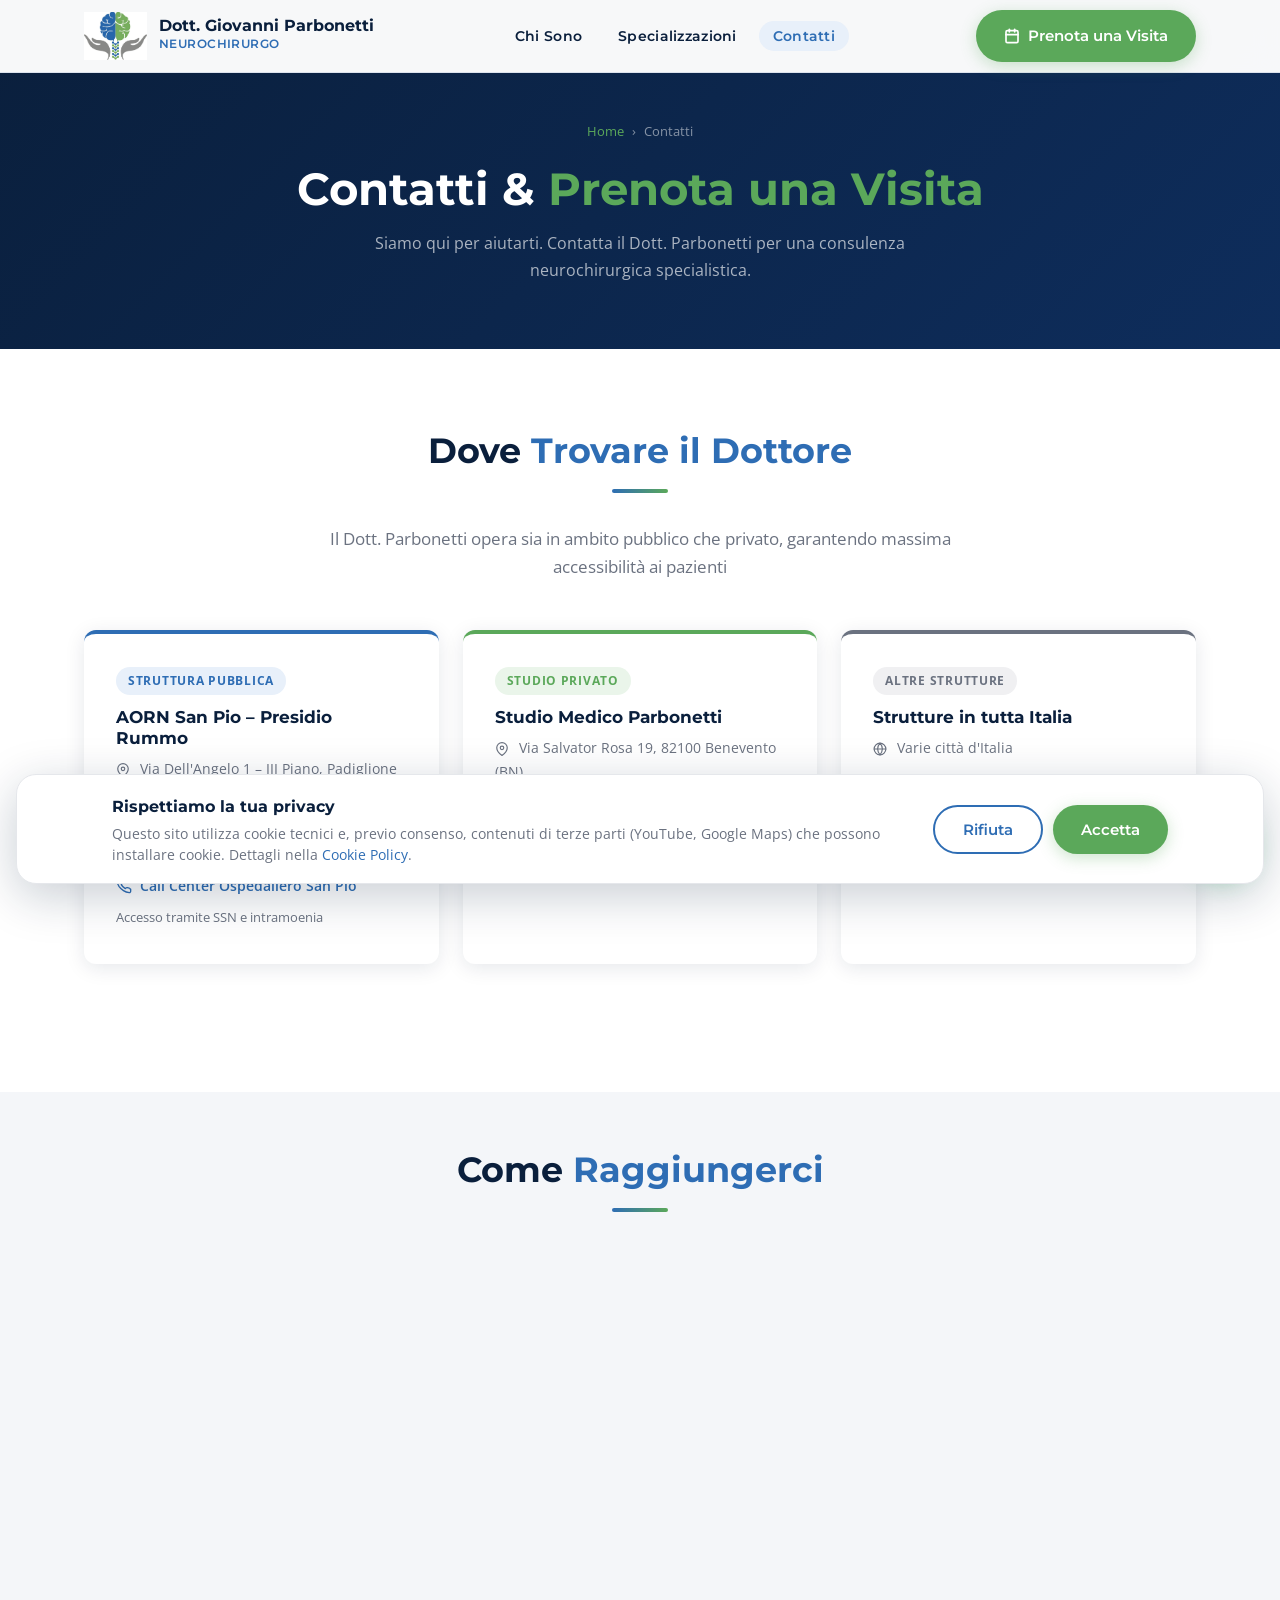
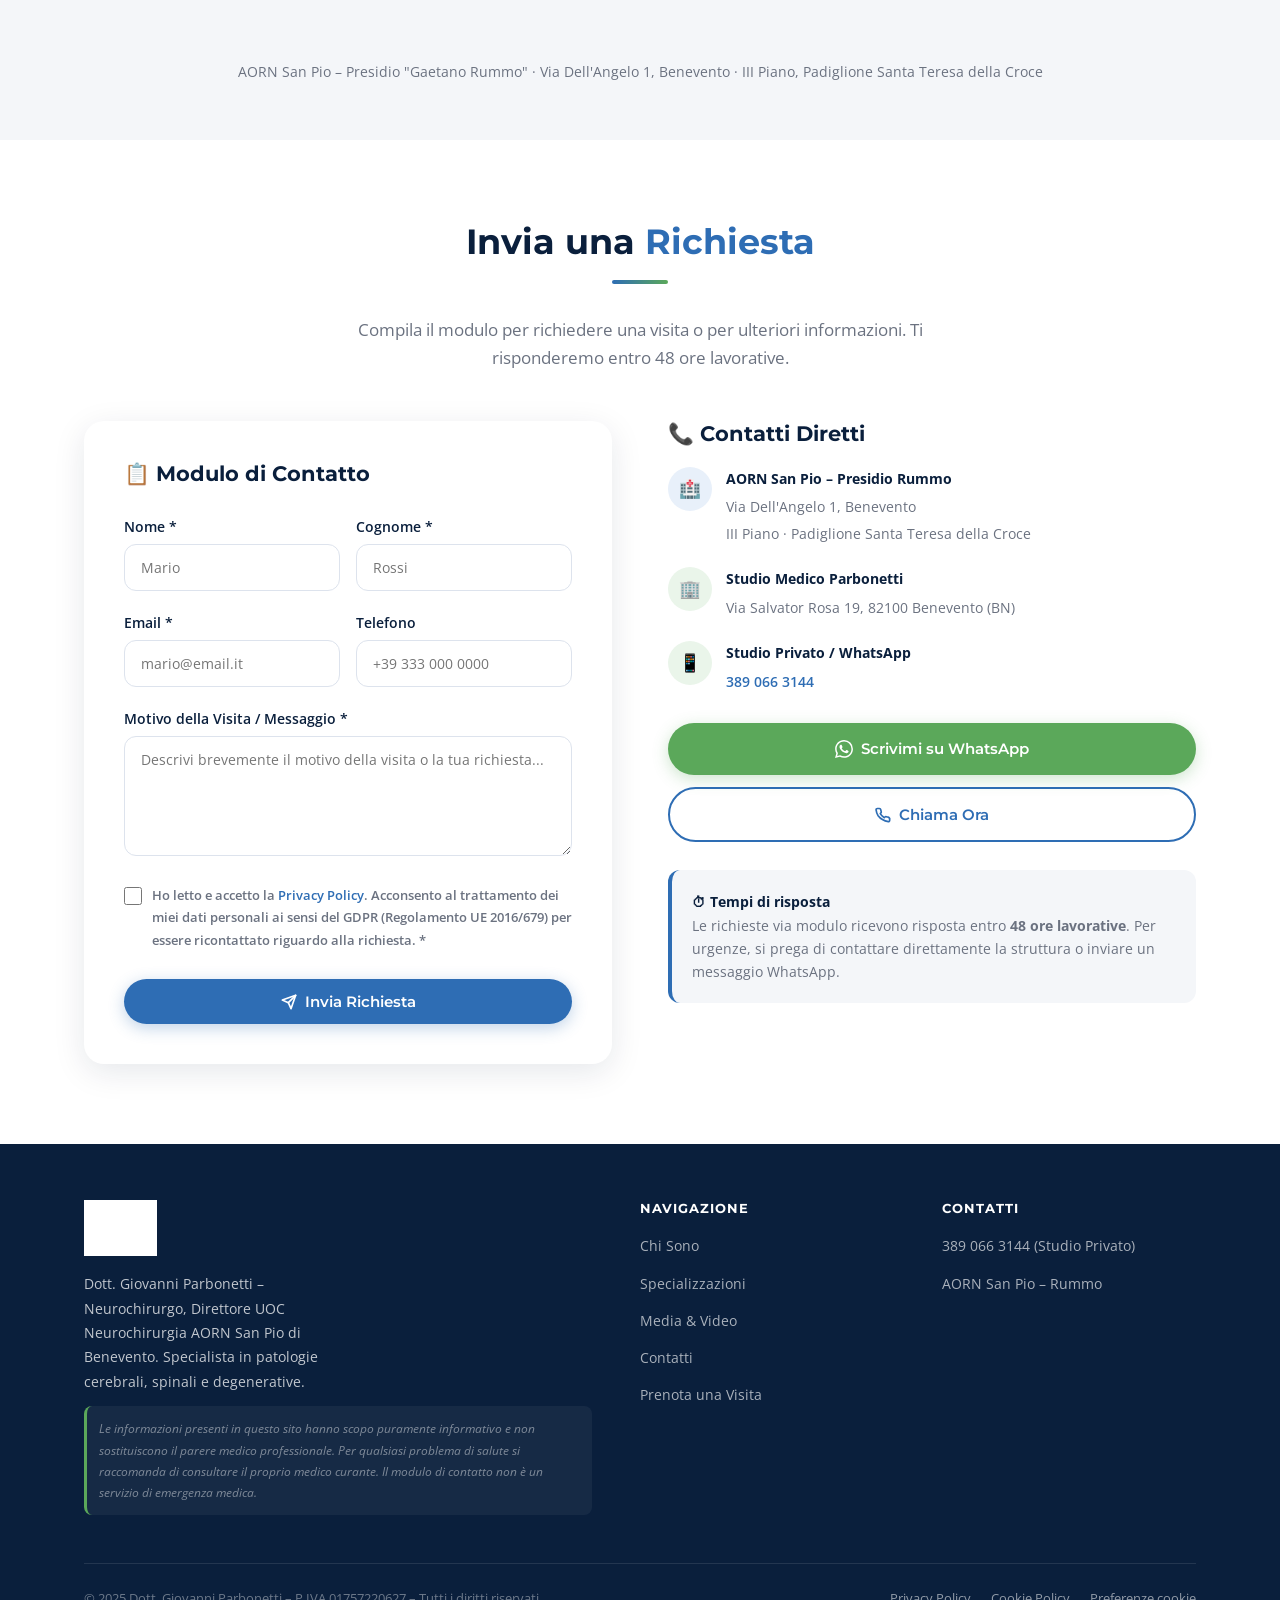
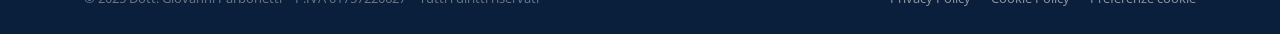
==== contatti.html @ 78e27c0d "perf: cache-control no-cache su HTML/CSS/JS + versione asset (fix aggiornamenti in cache)" ====
<!DOCTYPE html>
<html lang="it">
<head>
  <meta charset="UTF-8" />
  <meta name="viewport" content="width=device-width, initial-scale=1.0" />
  <meta name="description" content="Contatta il Dott. Giovanni Parbonetti – Neurochirurgo. Prenota una visita neurochirurgica presso l'AORN San Pio di Benevento o la Caudimed Clinic." />
  <title>Contatti & Prenota – Dott. Giovanni Parbonetti Neurochirurgo</title>
  <meta name="theme-color" content="#0A1F3C" />

  <!-- Open Graph / social -->
  <meta property="og:type" content="website" />
  <meta property="og:title" content="Contatti & Prenota – Dott. Giovanni Parbonetti Neurochirurgo" />
  <meta property="og:description" content="Contatta il Dott. Giovanni Parbonetti per una visita neurochirurgica. AORN San Pio di Benevento e studio privato." />
  <meta property="og:image" content="PHOTO-2025-05-21-15-43-56.jpg" />
  <meta property="og:locale" content="it_IT" />
  <meta name="twitter:card" content="summary_large_image" />

  <!-- Google Fonts (preconnect per caricamento rapido) -->
  <link rel="preconnect" href="https://fonts.googleapis.com" />
  <link rel="preconnect" href="https://fonts.gstatic.com" crossorigin />
  <link rel="stylesheet" href="https://fonts.googleapis.com/css2?family=Montserrat:wght@400;500;600;700;800&family=Open+Sans:ital,wght@0,400;0,500;0,600;1,400&display=swap" />

  <link rel="stylesheet" href="style.css" />
  <link rel="icon" type="image/jpeg" href="PHOTO-2025-06-05-13-00-34.jpg" />
</head>
<body>
<div class="scroll-progress" aria-hidden="true"></div>

<!-- ======== NAVBAR ======== -->
<nav class="navbar" id="navbar">
  <div class="container navbar-inner">
    <a href="index.html" class="navbar-brand">
      <img src="PHOTO-2025-06-05-13-00-34.jpg" alt="Logo Dott. Parbonetti" class="navbar-logo" />
      <div class="navbar-brand-text">
        <div class="navbar-brand-name">Dott. Giovanni Parbonetti</div>
        <div class="navbar-brand-title">Neurochirurgo</div>
      </div>
    </a>
    <ul class="nav-links">
      <li><a href="index.html">Chi Sono</a></li>
      <li><a href="specializzazioni.html">Specializzazioni</a></li>
      <li><a href="contatti.html" class="active">Contatti</a></li>
    </ul>
    <a href="#prenota" class="btn btn-green navbar-cta">
      <svg xmlns="http://www.w3.org/2000/svg" width="16" height="16" viewBox="0 0 24 24" fill="none" stroke="currentColor" stroke-width="2.5" stroke-linecap="round" stroke-linejoin="round"><rect x="3" y="4" width="18" height="18" rx="2"/><line x1="16" y1="2" x2="16" y2="6"/><line x1="8" y1="2" x2="8" y2="6"/><line x1="3" y1="10" x2="21" y2="10"/></svg>
      Prenota una Visita
    </a>
    <button class="hamburger" id="hamburger" aria-label="Menu">
      <span></span><span></span><span></span>
    </button>
  </div>
</nav>
<div class="mobile-menu" id="mobileMenu">
  <a href="index.html">Chi Sono</a>
  <a href="specializzazioni.html">Specializzazioni & Media</a>
  <a href="contatti.html">Contatti</a>
  <a href="#prenota" class="btn btn-green">Prenota una Visita</a>
</div>

<!-- ======== PAGE HERO ======== -->
<div class="page-hero">
  <div class="container page-content">
    <div class="breadcrumb">
      <a href="index.html">Home</a>
      <span>›</span>
      <span>Contatti</span>
    </div>
    <h1>Contatti &amp; <span style="color:var(--green);">Prenota una Visita</span></h1>
    <p>Siamo qui per aiutarti. Contatta il Dott. Parbonetti per una consulenza neurochirurgica specialistica.</p>
  </div>
</div>

<!-- ======== STRUTTURE ======== -->
<section class="section-pad">
  <div class="container">
    <div class="section-header fade-in">
      <h2 class="section-title">Dove <span>Trovare il Dottore</span></h2>
      <div class="divider"></div>
      <p class="section-subtitle">Il Dott. Parbonetti opera sia in ambito pubblico che privato, garantendo massima accessibilità ai pazienti</p>
    </div>

    <div class="strutture-grid">

      <div class="struttura-card pubblica fade-in">
        <span class="struttura-tipo pubblica">Struttura Pubblica</span>
        <h3>AORN San Pio – Presidio Rummo</h3>
        <p>
          <svg style="display:inline;vertical-align:middle;margin-right:6px" xmlns="http://www.w3.org/2000/svg" width="14" height="14" viewBox="0 0 24 24" fill="none" stroke="currentColor" stroke-width="2" stroke-linecap="round" stroke-linejoin="round"><path d="M21 10c0 7-9 13-9 13s-9-6-9-13a9 9 0 0 1 18 0z"/><circle cx="12" cy="10" r="3"/></svg>
          Via Dell'Angelo 1 – III Piano, Padiglione Santa Teresa della Croce, Benevento
        </p>
        <p style="margin-top:8px; font-size:0.83rem; color:var(--gray);">
          UOC Neurochirurgia · Con Neurorianimazione dedicata
        </p>
        <div class="struttura-tel">
          <svg xmlns="http://www.w3.org/2000/svg" width="16" height="16" viewBox="0 0 24 24" fill="none" stroke="currentColor" stroke-width="2" stroke-linecap="round" stroke-linejoin="round"><path d="M22 16.92v3a2 2 0 0 1-2.18 2 19.79 19.79 0 0 1-8.63-3.07A19.5 19.5 0 0 1 4.69 13.1a19.79 19.79 0 0 1-3.07-8.67A2 2 0 0 1 3.6 2.22h3a2 2 0 0 1 2 1.72c.127.96.361 1.903.7 2.81a2 2 0 0 1-.45 2.11L7.91 9.91a16 16 0 0 0 6.07 6.07l.95-.95a2 2 0 0 1 2.11-.45c.907.339 1.85.573 2.81.7a2 2 0 0 1 1.72 2.02z"/></svg>
          Call Center Ospedaliero San Pio
        </div>
        <p style="font-size:0.82rem; color:var(--gray); margin-top:8px;">Accesso tramite SSN e intramoenia</p>
      </div>

      <div class="struttura-card privata fade-in">
        <span class="struttura-tipo privata">Studio Privato</span>
        <h3>Studio Medico Parbonetti</h3>
        <p>
          <svg style="display:inline;vertical-align:middle;margin-right:6px" xmlns="http://www.w3.org/2000/svg" width="14" height="14" viewBox="0 0 24 24" fill="none" stroke="currentColor" stroke-width="2" stroke-linecap="round" stroke-linejoin="round"><path d="M21 10c0 7-9 13-9 13s-9-6-9-13a9 9 0 0 1 18 0z"/><circle cx="12" cy="10" r="3"/></svg>
          Via Salvator Rosa 19, 82100 Benevento (BN)
        </p>
        <p style="margin-top:8px; font-size:0.83rem; color:var(--gray);">
          Visite specialistiche private · Massima disponibilità e tempi rapidi
        </p>
        <div class="struttura-tel">
          <svg xmlns="http://www.w3.org/2000/svg" width="16" height="16" viewBox="0 0 24 24" fill="none" stroke="currentColor" stroke-width="2" stroke-linecap="round" stroke-linejoin="round"><path d="M22 16.92v3a2 2 0 0 1-2.18 2 19.79 19.79 0 0 1-8.63-3.07A19.5 19.5 0 0 1 4.69 13.1a19.79 19.79 0 0 1-3.07-8.67A2 2 0 0 1 3.6 2.22h3a2 2 0 0 1 2 1.72c.127.96.361 1.903.7 2.81a2 2 0 0 1-.45 2.11L7.91 9.91a16 16 0 0 0 6.07 6.07l.95-.95a2 2 0 0 1 2.11-.45c.907.339 1.85.573 2.81.7a2 2 0 0 1 1.72 2.02z"/></svg>
          <a href="tel:+393890663144" style="color:inherit;">389 066 3144</a>
        </div>
      </div>

      <div class="struttura-card fade-in" style="border-top-color: var(--gray);">
        <span class="struttura-tipo" style="background:#f0f0f2; color:var(--gray);">Altre Strutture</span>
        <h3>Strutture in tutta Italia</h3>
        <p>
          <svg style="display:inline;vertical-align:middle;margin-right:6px" xmlns="http://www.w3.org/2000/svg" width="14" height="14" viewBox="0 0 24 24" fill="none" stroke="currentColor" stroke-width="2" stroke-linecap="round" stroke-linejoin="round"><circle cx="12" cy="12" r="10"/><line x1="2" y1="12" x2="22" y2="12"/><path d="M12 2a15.3 15.3 0 0 1 4 10 15.3 15.3 0 0 1-4 10 15.3 15.3 0 0 1-4-10 15.3 15.3 0 0 1 4-10z"/></svg>
          Varie città d'Italia
        </p>
        <p style="margin-top:8px; font-size:0.83rem; color:var(--gray);">
          Il Dott. Parbonetti opera anche in diverse strutture sul territorio nazionale. Contattaci per informazioni sulle sedi disponibili.
        </p>
        <!-- 📍 Inserire qui le strutture aggiuntive quando disponibili -->
        <div class="struttura-tel">
          <svg xmlns="http://www.w3.org/2000/svg" width="16" height="16" viewBox="0 0 24 24" fill="none" stroke="currentColor" stroke-width="2" stroke-linecap="round" stroke-linejoin="round"><path d="M21 15a2 2 0 0 1-2 2H7l-4 4V5a2 2 0 0 1 2-2h14a2 2 0 0 1 2 2z"/></svg>
          <a href="#prenota" style="color:inherit;">Richiedi informazioni</a>
        </div>
      </div>

    </div>
  </div>
</section>

<!-- ======== MAPPA ======== -->
<section class="section-pad-sm bg-light">
  <div class="container">
    <div class="section-header fade-in" style="margin-bottom: 32px;">
      <h2 class="section-title">Come <span>Raggiungerci</span></h2>
      <div class="divider"></div>
    </div>
    <div class="map-wrap fade-in">
      <iframe
        data-consent-src="https://www.google.com/maps/embed?pb=!1m18!1m12!1m3!1d3018.2!2d14.7761!3d41.1309!2m3!1f0!2f0!3f0!3m2!1i1024!2i768!4f13.1!3m3!1m2!1s0x133a4e1c3c7a1a1b%3A0x5a2f0d9b4c8e0a2b!2sAORN+San+Pio%2C+Via+dell&#39;Angelo%2C+Benevento+BN!5e0!3m2!1sit!2sit!4v1699999999999!5m2!1sit!2sit"
        title="AORN San Pio – Presidio Rummo, Benevento"
        allowfullscreen
        loading="lazy"
        referrerpolicy="no-referrer-when-downgrade">
      </iframe>
    </div>
    <p style="text-align:center; margin-top:16px; font-size:0.85rem; color:var(--gray);">
      AORN San Pio – Presidio "Gaetano Rummo" · Via Dell'Angelo 1, Benevento · III Piano, Padiglione Santa Teresa della Croce
    </p>
  </div>
</section>

<!-- ======== FORM + INFO ======== -->
<section class="section-pad" id="prenota">
  <div class="container">
    <div class="section-header fade-in">
      <h2 class="section-title">Invia una <span>Richiesta</span></h2>
      <div class="divider"></div>
      <p class="section-subtitle">Compila il modulo per richiedere una visita o per ulteriori informazioni. Ti risponderemo entro 48 ore lavorative.</p>
    </div>

    <div class="contact-grid">

      <!-- FORM -->
      <div class="contact-form fade-in">
        <h3>📋 Modulo di Contatto</h3>
        <form id="contactForm" novalidate>
          <div class="form-row">
            <div class="form-group">
              <label for="nome">Nome *</label>
              <input type="text" id="nome" name="nome" placeholder="Mario" required />
            </div>
            <div class="form-group">
              <label for="cognome">Cognome *</label>
              <input type="text" id="cognome" name="cognome" placeholder="Rossi" required />
            </div>
          </div>
          <div class="form-row">
            <div class="form-group">
              <label for="email">Email *</label>
              <input type="email" id="email" name="email" placeholder="mario@email.it" required />
            </div>
            <div class="form-group">
              <label for="telefono">Telefono</label>
              <input type="tel" id="telefono" name="telefono" placeholder="+39 333 000 0000" />
            </div>
          </div>
          <div class="form-group">
            <label for="motivo">Motivo della Visita / Messaggio *</label>
            <textarea id="motivo" name="motivo" placeholder="Descrivi brevemente il motivo della visita o la tua richiesta..." required></textarea>
          </div>
          <div class="form-group">
            <div class="checkbox-group">
              <input type="checkbox" id="privacy" name="privacy" required />
              <label for="privacy">
                Ho letto e accetto la <a href="privacy.html" target="_blank" rel="noopener">Privacy Policy</a>. Acconsento al trattamento dei miei dati personali ai sensi del GDPR (Regolamento UE 2016/679) per essere ricontattato riguardo alla richiesta. *
              </label>
            </div>
          </div>
          <button type="submit" class="btn btn-primary form-submit">
            <svg xmlns="http://www.w3.org/2000/svg" width="16" height="16" viewBox="0 0 24 24" fill="none" stroke="currentColor" stroke-width="2.5" stroke-linecap="round" stroke-linejoin="round"><line x1="22" y1="2" x2="11" y2="13"/><polygon points="22 2 15 22 11 13 2 9 22 2"/></svg>
            Invia Richiesta
          </button>
          <div id="formMsg" style="display:none; margin-top:16px; padding:14px; border-radius:8px; font-size:0.88rem;"></div>
        </form>
      </div>

      <!-- INFO CONTATTO -->
      <div class="contact-info fade-in">
        <h3>📞 Contatti Diretti</h3>

        <div class="contact-info-item">
          <div class="contact-info-icon blue">🏥</div>
          <div>
            <strong>AORN San Pio – Presidio Rummo</strong>
            <span>Via Dell'Angelo 1, Benevento<br>III Piano · Padiglione Santa Teresa della Croce</span>
          </div>
        </div>

        <div class="contact-info-item">
          <div class="contact-info-icon green">🏢</div>
          <div>
            <strong>Studio Medico Parbonetti</strong>
            <span>Via Salvator Rosa 19, 82100 Benevento (BN)</span>
          </div>
        </div>

        <div class="contact-info-item">
          <div class="contact-info-icon green">📱</div>
          <div>
            <strong>Studio Privato / WhatsApp</strong>
            <span><a href="tel:+393890663144" style="color:var(--blue); font-weight:600;">389 066 3144</a></span>
          </div>
        </div>

        <!-- Placeholder social -->
        <!-- 🔗 LinkedIn: <div class="contact-info-item">
          <div class="contact-info-icon blue">💼</div>
          <div>
            <strong>LinkedIn</strong>
            <span><a href="https://linkedin.com/in/..." target="_blank">Profilo LinkedIn</a></span>
          </div>
        </div> -->

        <div class="cta-contact-btns">
          <a href="https://wa.me/393890663144" target="_blank" rel="noopener" class="btn btn-green">
            <svg width="18" height="18" xmlns="http://www.w3.org/2000/svg" viewBox="0 0 24 24" fill="currentColor"><path d="M17.472 14.382c-.297-.149-1.758-.867-2.03-.967-.273-.099-.471-.148-.67.15-.197.297-.767.966-.94 1.164-.173.199-.347.223-.644.075-.297-.15-1.255-.463-2.39-1.475-.883-.788-1.48-1.761-1.653-2.059-.173-.297-.018-.458.13-.606.134-.133.298-.347.446-.52.149-.174.198-.298.298-.497.099-.198.05-.371-.025-.52-.075-.149-.669-1.612-.916-2.207-.242-.579-.487-.5-.669-.51-.173-.008-.371-.01-.57-.01-.198 0-.52.074-.792.372-.272.297-1.04 1.016-1.04 2.479 0 1.462 1.065 2.875 1.213 3.074.149.198 2.096 3.2 5.077 4.487.709.306 1.262.489 1.694.625.712.227 1.36.195 1.871.118.571-.085 1.758-.719 2.006-1.413.248-.694.248-1.289.173-1.413-.074-.124-.272-.198-.57-.347m-5.421 7.403h-.004a9.87 9.87 0 0 1-5.031-1.378l-.361-.214-3.741.982.998-3.648-.235-.374a9.86 9.86 0 0 1-1.51-5.26c.001-5.45 4.436-9.884 9.888-9.884 2.64 0 5.122 1.03 6.988 2.898a9.825 9.825 0 0 1 2.893 6.994c-.003 5.45-4.437 9.884-9.885 9.884m8.413-18.297A11.815 11.815 0 0 0 12.05 0C5.495 0 .16 5.335.157 11.892c0 2.096.547 4.142 1.588 5.945L.057 24l6.305-1.654a11.882 11.882 0 0 0 5.683 1.448h.005c6.554 0 11.89-5.335 11.893-11.893a11.821 11.821 0 0 0-3.48-8.413Z"/></svg>
            Scrivimi su WhatsApp
          </a>
          <a href="tel:+393890663144" class="btn btn-outline-blue">
            <svg xmlns="http://www.w3.org/2000/svg" width="16" height="16" viewBox="0 0 24 24" fill="none" stroke="currentColor" stroke-width="2.5" stroke-linecap="round" stroke-linejoin="round"><path d="M22 16.92v3a2 2 0 0 1-2.18 2 19.79 19.79 0 0 1-8.63-3.07A19.5 19.5 0 0 1 4.69 13.1a19.79 19.79 0 0 1-3.07-8.67A2 2 0 0 1 3.6 2.22h3a2 2 0 0 1 2 1.72c.127.96.361 1.903.7 2.81a2 2 0 0 1-.45 2.11L7.91 9.91a16 16 0 0 0 6.07 6.07l.95-.95a2 2 0 0 1 2.11-.45c.907.339 1.85.573 2.81.7a2 2 0 0 1 1.72 2.02z"/></svg>
            Chiama Ora
          </a>
        </div>

        <div style="margin-top:28px; padding:20px; background:var(--light-bg); border-radius:var(--radius); border-left:4px solid var(--blue);">
          <p style="font-size:0.85rem; color:var(--gray);">
            <strong style="color:var(--dark);">⏱ Tempi di risposta</strong><br>
            Le richieste via modulo ricevono risposta entro <strong>48 ore lavorative</strong>. Per urgenze, si prega di contattare direttamente la struttura o inviare un messaggio WhatsApp.
          </p>
        </div>
      </div>

    </div>
  </div>
</section>

<!-- ======== FOOTER ======== -->
<footer class="footer">
  <div class="container">
    <div class="footer-grid">
      <div class="footer-brand">
        <img src="PHOTO-2025-06-05-13-00-34.jpg" alt="Logo Dott. Parbonetti" loading="lazy" decoding="async" />
        <p>Dott. Giovanni Parbonetti – Neurochirurgo, Direttore UOC Neurochirurgia AORN San Pio di Benevento. Specialista in patologie cerebrali, spinali e degenerative.</p>
        <div class="disclaimer">
          Le informazioni presenti in questo sito hanno scopo puramente informativo e non sostituiscono il parere medico professionale. Per qualsiasi problema di salute si raccomanda di consultare il proprio medico curante. Il modulo di contatto non è un servizio di emergenza medica.
        </div>
      </div>
      <div class="footer-links">
        <h4>Navigazione</h4>
        <ul>
          <li><a href="index.html">Chi Sono</a></li>
          <li><a href="specializzazioni.html">Specializzazioni</a></li>
          <li><a href="specializzazioni.html#media">Media & Video</a></li>
          <li><a href="contatti.html">Contatti</a></li>
          <li><a href="contatti.html#prenota">Prenota una Visita</a></li>
        </ul>
      </div>
      <div class="footer-links">
        <h4>Contatti</h4>
        <ul>
          <li><a href="tel:+393890663144">389 066 3144 (Studio Privato)</a></li>
          <li><a href="contatti.html">AORN San Pio – Rummo</a></li>
          <!-- P.IVA: da inserire -->
        </ul>
      </div>
    </div>
    <div class="footer-bottom">
      <span>© 2025 Dott. Giovanni Parbonetti – P.IVA 01757220627 – Tutti i diritti riservati</span>
      <div class="footer-bottom-links">
        <a href="privacy.html">Privacy Policy</a>
        <a href="cookie.html">Cookie Policy</a>
        <a href="#" data-cookie-prefs>Preferenze cookie</a>
      </div>
    </div>
  </div>
</footer>

<!-- WhatsApp float -->
<a href="https://wa.me/393890663144" target="_blank" rel="noopener" class="whatsapp-float" title="Scrivimi su WhatsApp" aria-label="WhatsApp">
  <svg xmlns="http://www.w3.org/2000/svg" viewBox="0 0 24 24"><path d="M17.472 14.382c-.297-.149-1.758-.867-2.03-.967-.273-.099-.471-.148-.67.15-.197.297-.767.966-.94 1.164-.173.199-.347.223-.644.075-.297-.15-1.255-.463-2.39-1.475-.883-.788-1.48-1.761-1.653-2.059-.173-.297-.018-.458.13-.606.134-.133.298-.347.446-.52.149-.174.198-.298.298-.497.099-.198.05-.371-.025-.52-.075-.149-.669-1.612-.916-2.207-.242-.579-.487-.5-.669-.51-.173-.008-.371-.01-.57-.01-.198 0-.52.074-.792.372-.272.297-1.04 1.016-1.04 2.479 0 1.462 1.065 2.875 1.213 3.074.149.198 2.096 3.2 5.077 4.487.709.306 1.262.489 1.694.625.712.227 1.36.195 1.871.118.571-.085 1.758-.719 2.006-1.413.248-.694.248-1.289.173-1.413-.074-.124-.272-.198-.57-.347m-5.421 7.403h-.004a9.87 9.87 0 0 1-5.031-1.378l-.361-.214-3.741.982.998-3.648-.235-.374a9.86 9.86 0 0 1-1.51-5.26c.001-5.45 4.436-9.884 9.888-9.884 2.64 0 5.122 1.03 6.988 2.898a9.825 9.825 0 0 1 2.893 6.994c-.003 5.45-4.437 9.884-9.885 9.884m8.413-18.297A11.815 11.815 0 0 0 12.05 0C5.495 0 .16 5.335.157 11.892c0 2.096.547 4.142 1.588 5.945L.057 24l6.305-1.654a11.882 11.882 0 0 0 5.683 1.448h.005c6.554 0 11.89-5.335 11.893-11.893a11.821 11.821 0 0 0-3.48-8.413Z"/></svg>
</a>

<script>
// Navbar
const navbar = document.getElementById('navbar');
window.addEventListener('scroll', () => { navbar.classList.toggle('scrolled', window.scrollY > 20); }, { passive: true });
// Hamburger
const hamburger = document.getElementById('hamburger');
const mobileMenu = document.getElementById('mobileMenu');
hamburger.addEventListener('click', () => { hamburger.classList.toggle('open'); mobileMenu.classList.toggle('open'); });
document.querySelectorAll('.mobile-menu a').forEach(a => { a.addEventListener('click', () => { hamburger.classList.remove('open'); mobileMenu.classList.remove('open'); }); });

// Form submit
document.getElementById('contactForm').addEventListener('submit', function(e) {
  e.preventDefault();
  const msg = document.getElementById('formMsg');
  const privacy = document.getElementById('privacy');
  if (!privacy.checked) {
    msg.style.display = 'block';
    msg.style.background = '#fef2f2';
    msg.style.color = '#dc2626';
    msg.style.border = '1px solid #fecaca';
    msg.innerHTML = '⚠️ Per procedere è necessario accettare la Privacy Policy.';
    return;
  }
  // Simulazione invio – integrare con Formspree, EmailJS o backend
  msg.style.display = 'block';
  msg.style.background = '#f0fdf4';
  msg.style.color = '#16a34a';
  msg.style.border = '1px solid #bbf7d0';
  msg.innerHTML = '✅ Richiesta inviata con successo! Sarai ricontattato entro 48 ore lavorative.';
  this.reset();
  /* Per attivare l'invio reale, usare Formspree:
     <form action="https://formspree.io/f/YOUR_ID" method="POST">
     oppure integrare EmailJS o un backend PHP/Node.js */
});
</script>
<script src="animations.js?v=2"></script>
<script src="consent.js"></script>
</body>
</html>
---- style.css ----
/* ============================================
   DOTT. GIOVANNI PARBONETTI – NEUROCHIRURGO
   Stylesheet principale
   ============================================ */

/* ---------- FONT ----------
   I font sono caricati nel <head> delle pagine HTML con preconnect
   (più veloce dell'@import, che è render-blocking). */

/* ---------- CSS VARIABLES ---------- */
:root {
  --blue:        #2E6DB4;
  --green:       #5BA85A;
  --gray:        #6B7280;
  --dark:        #0A1F3C;
  --white:       #FFFFFF;
  --light-bg:    #F4F6F9;
  --blue-light:  #E8F0FA;
  --green-light: #EAF5EA;
  --border:      #DDE3ED;
  --shadow:      rgba(10, 31, 60, 0.10);
  --shadow-lg:   rgba(10, 31, 60, 0.18);
  --radius:      12px;
  --radius-lg:   20px;
  --transition:  all 0.3s ease;
}

/* ---------- RESET & BASE ---------- */
*, *::before, *::after { box-sizing: border-box; margin: 0; padding: 0; }

html { scroll-behavior: smooth; font-size: 16px; }

body {
  font-family: 'Open Sans', sans-serif;
  color: var(--dark);
  background: var(--white);
  line-height: 1.7;
  overflow-x: hidden;
}

h1, h2, h3, h4, h5 {
  font-family: 'Montserrat', sans-serif;
  font-weight: 700;
  line-height: 1.25;
}

a { color: inherit; text-decoration: none; }
img { max-width: 100%; display: block; }
ul { list-style: none; }

/* ---------- UTILITY ---------- */
.container { max-width: 1160px; margin: 0 auto; padding: 0 24px; }
.section-pad { padding: 80px 0; }
.section-pad-sm { padding: 56px 0; }

.section-title {
  font-size: clamp(1.6rem, 3vw, 2.2rem);
  color: var(--dark);
  margin-bottom: 12px;
}
.section-title span { color: var(--blue); }
.section-subtitle {
  color: var(--gray);
  font-size: 1.05rem;
  max-width: 640px;
  margin-bottom: 48px;
}
.section-header { text-align: center; }
.section-header .section-subtitle { margin-left: auto; margin-right: auto; }

.divider {
  width: 56px; height: 4px;
  background: linear-gradient(90deg, var(--blue), var(--green));
  border-radius: 4px;
  margin: 16px 0 32px;
}
.section-header .divider { margin-left: auto; margin-right: auto; }

.bg-light { background: var(--light-bg); }
.bg-dark  { background: var(--dark); color: var(--white); }
.bg-blue  { background: var(--blue); color: var(--white); }

/* ---------- BUTTONS ---------- */
.btn {
  display: inline-flex; align-items: center; gap: 8px;
  padding: 13px 28px;
  border-radius: 50px;
  font-family: 'Montserrat', sans-serif;
  font-weight: 600; font-size: 0.95rem;
  cursor: pointer; border: none;
  transition: var(--transition);
  text-decoration: none;
  white-space: nowrap;
}
.btn-primary {
  background: var(--blue);
  color: var(--white);
  box-shadow: 0 4px 16px rgba(46,109,180,0.30);
}
.btn-primary:hover {
  background: #1d5a9e;
  transform: translateY(-2px);
  box-shadow: 0 8px 24px rgba(46,109,180,0.40);
}
.btn-green {
  background: var(--green);
  color: var(--white);
  box-shadow: 0 4px 16px rgba(91,168,90,0.30);
}
.btn-green:hover {
  background: #469445;
  transform: translateY(-2px);
  box-shadow: 0 8px 24px rgba(91,168,90,0.40);
}
.btn-outline {
  background: transparent;
  color: var(--white);
  border: 2px solid rgba(255,255,255,0.7);
}
.btn-outline:hover {
  background: rgba(255,255,255,0.12);
  border-color: var(--white);
}
.btn-outline-blue {
  background: transparent;
  color: var(--blue);
  border: 2px solid var(--blue);
}
.btn-outline-blue:hover {
  background: var(--blue);
  color: var(--white);
}

/* ---------- NAVBAR ---------- */
.navbar {
  position: fixed; top: 0; left: 0; right: 0;
  z-index: 1000;
  background: rgba(255,255,255,0.97);
  backdrop-filter: blur(12px);
  border-bottom: 1px solid var(--border);
  transition: box-shadow 0.3s;
}
.navbar.scrolled { box-shadow: 0 4px 20px var(--shadow); }

.navbar-inner {
  display: flex; align-items: center;
  justify-content: space-between;
  height: 72px;
  gap: 16px;
}

.navbar-brand {
  display: flex; align-items: center; gap: 12px;
  text-decoration: none;
}
.navbar-logo { height: 48px; width: auto; }
.navbar-brand-text { font-family: 'Montserrat', sans-serif; }
.navbar-brand-name {
  font-weight: 700; font-size: 1rem;
  color: var(--dark); line-height: 1.1;
}
.navbar-brand-title {
  font-size: 0.72rem; color: var(--blue);
  font-weight: 600; letter-spacing: 0.04em;
  text-transform: uppercase;
}

.nav-links {
  display: flex; align-items: center; gap: 8px;
}
.nav-links a {
  font-family: 'Montserrat', sans-serif;
  font-weight: 600; font-size: 0.88rem;
  color: var(--dark);
  padding: 6px 14px;
  border-radius: 50px;
  transition: var(--transition);
  letter-spacing: 0.02em;
}
.nav-links a:hover,
.nav-links a.active {
  color: var(--blue);
  background: var(--blue-light);
}

.navbar-cta { flex-shrink: 0; }

.hamburger {
  display: none;
  flex-direction: column; gap: 5px;
  background: none; border: none; cursor: pointer;
  padding: 8px;
}
.hamburger span {
  display: block; width: 24px; height: 2px;
  background: var(--dark); border-radius: 2px;
  transition: var(--transition);
}
.hamburger.open span:nth-child(1) { transform: translateY(7px) rotate(45deg); }
.hamburger.open span:nth-child(2) { opacity: 0; }
.hamburger.open span:nth-child(3) { transform: translateY(-7px) rotate(-45deg); }

/* Mobile menu */
.mobile-menu {
  display: none;
  position: fixed; top: 72px; left: 0; right: 0;
  background: var(--white);
  border-bottom: 1px solid var(--border);
  padding: 20px 24px 28px;
  z-index: 999;
  box-shadow: 0 8px 24px var(--shadow);
  flex-direction: column; gap: 4px;
}
.mobile-menu.open { display: flex; }
.mobile-menu a {
  font-family: 'Montserrat', sans-serif;
  font-weight: 600; font-size: 1rem;
  color: var(--dark); padding: 12px 0;
  border-bottom: 1px solid var(--border);
}
.mobile-menu a:last-child { border-bottom: none; }
.mobile-menu a:hover { color: var(--blue); }
.mobile-menu .btn { margin-top: 12px; justify-content: center; }

/* ---------- HERO ---------- */
.hero {
  min-height: 100vh;
  background: linear-gradient(135deg, var(--dark) 0%, #0e2d5c 50%, #163d72 100%);
  display: flex; align-items: center;
  position: relative;
  overflow: hidden;
  padding-top: 72px;
}
.hero::before {
  content: '';
  position: absolute; inset: 0;
  background: url("data:image/svg+xml,%3Csvg xmlns='http://www.w3.org/2000/svg' width='60' height='60'%3E%3Ccircle cx='30' cy='30' r='1' fill='rgba(255,255,255,0.04)'/%3E%3C/svg%3E");
  pointer-events: none;
}
.hero-grid {
  display: grid;
  grid-template-columns: 1fr 1fr;
  gap: 64px; align-items: center;
  padding: 80px 0;
}
.hero-badge {
  display: inline-flex; align-items: center; gap: 8px;
  background: rgba(91,168,90,0.18);
  border: 1px solid rgba(91,168,90,0.40);
  color: #7dce7c;
  padding: 6px 16px; border-radius: 50px;
  font-size: 0.8rem; font-weight: 600;
  letter-spacing: 0.06em; text-transform: uppercase;
  margin-bottom: 24px;
}
.hero-badge-dot {
  width: 7px; height: 7px;
  background: var(--green);
  border-radius: 50%;
  animation: pulse 2s infinite;
}
@keyframes pulse {
  0%, 100% { opacity: 1; transform: scale(1); }
  50% { opacity: 0.5; transform: scale(1.3); }
}

.hero-title {
  font-size: clamp(2rem, 4.5vw, 3.2rem);
  color: var(--white);
  margin-bottom: 8px;
}
.hero-title span { color: var(--green); }
.hero-subtitle {
  font-size: clamp(1rem, 2vw, 1.25rem);
  color: rgba(255,255,255,0.75);
  margin-bottom: 8px; font-weight: 500;
}
.hero-hospital {
  display: flex; align-items: center; gap: 8px;
  color: rgba(255,255,255,0.55);
  font-size: 0.9rem; margin-bottom: 32px;
}
.hero-hospital svg { color: var(--green); flex-shrink: 0; }

.hero-actions { display: flex; gap: 16px; flex-wrap: wrap; }

.hero-image-wrap {
  display: flex; justify-content: center; align-items: center;
  position: relative;
}
.hero-logo-card {
  background: rgba(255,255,255,0.06);
  border: 1px solid rgba(255,255,255,0.12);
  border-radius: var(--radius-lg);
  padding: 48px;
  backdrop-filter: blur(8px);
  text-align: center;
}
.hero-logo-card img { height: 220px; width: auto; margin: 0 auto 24px; }
.hero-logo-caption {
  color: rgba(255,255,255,0.60);
  font-size: 0.85rem; font-style: italic;
}

/* ---------- ABOUT / STATS ---------- */
.stats-grid {
  display: grid;
  grid-template-columns: repeat(4, 1fr);
  gap: 24px;
  margin-top: 48px;
}
.stat-card {
  background: var(--white);
  border-radius: var(--radius);
  padding: 32px 24px;
  text-align: center;
  box-shadow: 0 4px 20px var(--shadow);
  border-bottom: 4px solid transparent;
  transition: var(--transition);
}
.stat-card:nth-child(odd) { border-bottom-color: var(--blue); }
.stat-card:nth-child(even) { border-bottom-color: var(--green); }
.stat-card:hover { transform: translateY(-4px); box-shadow: 0 12px 32px var(--shadow-lg); }
.stat-number {
  font-family: 'Montserrat', sans-serif;
  font-size: 2.5rem; font-weight: 800;
  background: linear-gradient(135deg, var(--blue), var(--green));
  -webkit-background-clip: text; -webkit-text-fill-color: transparent;
  background-clip: text;
  line-height: 1.1; margin-bottom: 8px;
}
.stat-label { font-size: 0.88rem; color: var(--gray); font-weight: 600; }

/* About section */
.about-grid {
  display: grid; grid-template-columns: 1fr 1fr;
  gap: 64px; align-items: center;
}
.about-image {
  position: relative;
}
.about-img-placeholder {
  background: linear-gradient(135deg, var(--blue-light), var(--green-light));
  border-radius: var(--radius-lg);
  aspect-ratio: 4/5;
  display: flex; flex-direction: column;
  align-items: center; justify-content: center;
  gap: 16px;
  border: 2px dashed var(--border);
  color: var(--gray);
  font-size: 0.9rem; text-align: center;
  padding: 32px;
}
.about-img-placeholder svg { color: var(--blue); opacity: 0.5; }
.about-img-placeholder p { font-style: italic; }

.about-tag {
  display: inline-block;
  background: var(--blue-light);
  color: var(--blue);
  padding: 4px 14px; border-radius: 50px;
  font-size: 0.8rem; font-weight: 700;
  letter-spacing: 0.05em; text-transform: uppercase;
  margin-bottom: 16px;
}
.about-content h2 { margin-bottom: 8px; }
.about-content p { color: var(--gray); margin-bottom: 16px; line-height: 1.8; }
.about-highlights {
  display: flex; flex-direction: column; gap: 12px;
  margin: 24px 0;
}
.highlight-item {
  display: flex; align-items: flex-start; gap: 12px;
}
.highlight-icon {
  width: 36px; height: 36px; border-radius: 50%;
  display: flex; align-items: center; justify-content: center;
  flex-shrink: 0;
}
.highlight-icon.blue { background: var(--blue-light); color: var(--blue); }
.highlight-icon.green { background: var(--green-light); color: var(--green); }
.highlight-text strong { display: block; font-size: 0.92rem; color: var(--dark); }
.highlight-text span { font-size: 0.83rem; color: var(--gray); }

/* ---------- TECNOLOGIE ---------- */
.tech-grid {
  display: grid;
  grid-template-columns: repeat(auto-fill, minmax(220px, 1fr));
  gap: 20px;
}
.tech-item {
  display: flex; align-items: flex-start; gap: 12px;
  background: var(--white);
  padding: 20px; border-radius: var(--radius);
  box-shadow: 0 2px 12px var(--shadow);
  transition: var(--transition);
}
.tech-item:hover { transform: translateY(-3px); box-shadow: 0 8px 24px var(--shadow-lg); }
.tech-dot {
  width: 10px; height: 10px; border-radius: 50%;
  flex-shrink: 0; margin-top: 6px;
}
.tech-dot.blue  { background: var(--blue); }
.tech-dot.green { background: var(--green); }
.tech-item span { font-size: 0.88rem; font-weight: 600; color: var(--dark); line-height: 1.4; }

/* ---------- TESTIMONIANZE ---------- */
.testimonials-grid {
  display: grid;
  grid-template-columns: repeat(3, 1fr);
  gap: 28px;
}
.testimonial-card {
  background: rgba(255,255,255,0.07);
  border: 1px solid rgba(255,255,255,0.14);
  border-radius: var(--radius-lg);
  padding: 36px 28px;
  position: relative;
  transition: var(--transition);
}
.testimonial-card:hover {
  background: rgba(255,255,255,0.11);
  transform: translateY(-4px);
}
.quote-icon {
  font-size: 4rem; line-height: 1;
  color: var(--green);
  opacity: 0.5;
  font-family: Georgia, serif;
  position: absolute; top: 16px; left: 24px;
}
.testimonial-text {
  color: rgba(255,255,255,0.88);
  font-style: italic; font-size: 0.96rem;
  line-height: 1.8; margin-top: 20px;
  position: relative; z-index: 1;
}
.testimonial-author {
  margin-top: 20px;
  color: rgba(255,255,255,0.50);
  font-size: 0.82rem; font-weight: 600;
  letter-spacing: 0.05em; text-transform: uppercase;
}
.stars { color: #FFD700; font-size: 1rem; margin-bottom: 4px; }

/* ---------- CTA BAND ---------- */
.cta-band {
  background: linear-gradient(135deg, var(--blue), var(--dark));
  padding: 72px 0;
  text-align: center;
}
.cta-band h2 { color: var(--white); font-size: clamp(1.5rem, 3vw, 2rem); margin-bottom: 12px; }
.cta-band p { color: rgba(255,255,255,0.70); margin-bottom: 32px; }
.cta-band .btn-group { display: flex; gap: 16px; justify-content: center; flex-wrap: wrap; }

/* ---------- SPECIALIZZAZIONI CARDS ---------- */
.patologie-grid {
  display: grid;
  grid-template-columns: repeat(auto-fill, minmax(280px, 1fr));
  gap: 20px;
}
.patologia-card {
  background: var(--white);
  border: 1px solid var(--border);
  border-radius: var(--radius);
  padding: 28px 24px;
  cursor: pointer;
  transition: var(--transition);
  display: flex; align-items: flex-start; gap: 16px;
}
.patologia-card:hover {
  border-color: var(--blue);
  box-shadow: 0 8px 28px var(--shadow-lg);
  transform: translateY(-3px);
}
.patologia-icon {
  width: 48px; height: 48px; border-radius: 12px;
  display: flex; align-items: center; justify-content: center;
  font-size: 1.4rem; flex-shrink: 0;
}
.patologia-icon.blue-bg  { background: var(--blue-light); }
.patologia-icon.green-bg { background: var(--green-light); }
.patologia-card h3 { font-size: 0.95rem; margin-bottom: 6px; }
.patologia-card p { font-size: 0.82rem; color: var(--gray); line-height: 1.5; }

/* ---------- VIDEO SECTION ---------- */
.video-grid {
  display: grid;
  grid-template-columns: repeat(auto-fill, minmax(300px, 1fr));
  gap: 28px;
}
.video-card {
  border-radius: var(--radius);
  overflow: hidden;
  box-shadow: 0 4px 20px var(--shadow);
  transition: var(--transition);
  background: var(--dark);
}
.video-card:hover { transform: translateY(-4px); box-shadow: 0 12px 32px var(--shadow-lg); }
.video-embed-wrap {
  position: relative;
  padding-top: 56.25%;
  overflow: hidden;
}
.video-embed-wrap iframe {
  position: absolute; top: 0; left: 0;
  width: 100%; height: 100%; border: none;
}
.video-card-body {
  padding: 16px 20px;
  background: var(--white);
}
.video-card-body h3 {
  font-size: 0.9rem; margin-bottom: 4px;
  color: var(--dark);
}
.video-card-body p {
  font-size: 0.8rem; color: var(--gray);
}
.video-external {
  border-radius: var(--radius);
  overflow: hidden;
  box-shadow: 0 4px 20px var(--shadow);
  transition: var(--transition);
  display: block;
  text-decoration: none;
  color: inherit;
}
.video-external:hover { transform: translateY(-4px); box-shadow: 0 12px 32px var(--shadow-lg); }
.video-external-thumb {
  background: linear-gradient(135deg, var(--dark), #1a3e72);
  aspect-ratio: 16/9;
  display: flex; flex-direction: column;
  align-items: center; justify-content: center;
  gap: 12px; padding: 24px;
}
.play-btn {
  width: 56px; height: 56px; border-radius: 50%;
  background: rgba(255,255,255,0.15);
  border: 2px solid rgba(255,255,255,0.4);
  display: flex; align-items: center; justify-content: center;
  font-size: 1.4rem; color: var(--white);
  transition: var(--transition);
}
.video-external:hover .play-btn {
  background: var(--green);
  border-color: var(--green);
}
.video-external-thumb span {
  color: rgba(255,255,255,0.7);
  font-size: 0.8rem; text-align: center;
  font-style: italic;
}

/* ---------- ARTICOLI ---------- */
.articoli-grid {
  display: grid;
  grid-template-columns: repeat(auto-fill, minmax(300px, 1fr));
  gap: 24px;
}
.articolo-card {
  background: var(--white);
  border: 1px solid var(--border);
  border-radius: var(--radius);
  padding: 28px;
  transition: var(--transition);
  display: flex; flex-direction: column;
}
.articolo-card:hover {
  border-color: var(--blue);
  box-shadow: 0 8px 28px var(--shadow);
  transform: translateY(-3px);
}
.articolo-meta {
  display: flex; gap: 12px; align-items: center;
  margin-bottom: 12px;
}
.articolo-fonte {
  font-size: 0.75rem; font-weight: 700;
  color: var(--blue); text-transform: uppercase;
  letter-spacing: 0.05em;
}
.articolo-data {
  font-size: 0.78rem; color: var(--gray);
}
.articolo-card h3 { font-size: 0.98rem; margin-bottom: 10px; line-height: 1.4; }
.articolo-card p { font-size: 0.85rem; color: var(--gray); flex: 1; margin-bottom: 20px; }
.articolo-link {
  color: var(--blue); font-weight: 600; font-size: 0.88rem;
  display: flex; align-items: center; gap: 6px;
  transition: var(--transition);
  margin-top: auto;
}
.articolo-link:hover { color: var(--green); gap: 10px; }

/* ---------- CONTATTI ---------- */
.strutture-grid {
  display: grid;
  grid-template-columns: repeat(auto-fill, minmax(300px, 1fr));
  gap: 24px;
  margin-bottom: 48px;
}
.struttura-card {
  background: var(--white);
  border-radius: var(--radius);
  padding: 32px;
  box-shadow: 0 4px 20px var(--shadow);
  border-top: 4px solid transparent;
  transition: var(--transition);
}
.struttura-card.pubblica { border-top-color: var(--blue); }
.struttura-card.privata  { border-top-color: var(--green); }
.struttura-card:hover { transform: translateY(-4px); box-shadow: 0 12px 32px var(--shadow-lg); }
.struttura-tipo {
  font-size: 0.75rem; font-weight: 700;
  text-transform: uppercase; letter-spacing: 0.06em;
  padding: 4px 12px; border-radius: 50px;
  display: inline-block; margin-bottom: 12px;
}
.struttura-tipo.pubblica { background: var(--blue-light); color: var(--blue); }
.struttura-tipo.privata  { background: var(--green-light); color: var(--green); }
.struttura-card h3 { font-size: 1.05rem; margin-bottom: 8px; }
.struttura-card p  { font-size: 0.87rem; color: var(--gray); margin-bottom: 4px; }
.struttura-tel {
  display: flex; align-items: center; gap: 8px;
  color: var(--blue); font-weight: 600; font-size: 0.9rem;
  margin-top: 16px;
}

.map-wrap {
  border-radius: var(--radius-lg);
  overflow: hidden;
  box-shadow: 0 4px 24px var(--shadow);
  height: 400px;
}
.map-wrap iframe { width: 100%; height: 100%; border: none; }

/* ---------- FORM ---------- */
.contact-grid {
  display: grid; grid-template-columns: 1fr 1fr;
  gap: 56px; align-items: start;
}
.contact-form {
  background: var(--white);
  border-radius: var(--radius-lg);
  padding: 40px;
  box-shadow: 0 8px 32px var(--shadow);
}
.contact-form h3 { font-size: 1.3rem; margin-bottom: 28px; }

.form-group { margin-bottom: 20px; }
.form-group label {
  display: block; font-size: 0.85rem; font-weight: 600;
  color: var(--dark); margin-bottom: 6px;
}
.form-group input,
.form-group textarea,
.form-group select {
  width: 100%; padding: 13px 16px;
  border: 1.5px solid var(--border);
  border-radius: var(--radius);
  font-family: 'Open Sans', sans-serif;
  font-size: 0.9rem; color: var(--dark);
  background: var(--white);
  transition: var(--transition);
  outline: none;
}
.form-group input:focus,
.form-group textarea:focus {
  border-color: var(--blue);
  box-shadow: 0 0 0 3px rgba(46,109,180,0.12);
}
.form-group textarea { resize: vertical; min-height: 120px; }
.form-row { display: grid; grid-template-columns: 1fr 1fr; gap: 16px; }

.checkbox-group {
  display: flex; align-items: flex-start; gap: 10px;
}
.checkbox-group input[type="checkbox"] {
  width: 18px; height: 18px; margin-top: 3px;
  flex-shrink: 0; cursor: pointer;
  accent-color: var(--blue);
}
.checkbox-group label {
  font-size: 0.82rem; color: var(--gray); margin-bottom: 0;
  cursor: pointer;
}
.checkbox-group a { color: var(--blue); }

.form-submit { margin-top: 8px; width: 100%; justify-content: center; }

.contact-info h3 { font-size: 1.3rem; margin-bottom: 20px; }
.contact-info-item {
  display: flex; align-items: flex-start; gap: 14px;
  margin-bottom: 20px;
}
.contact-info-icon {
  width: 44px; height: 44px; border-radius: 50%;
  display: flex; align-items: center; justify-content: center;
  flex-shrink: 0; font-size: 1.1rem;
}
.contact-info-icon.blue  { background: var(--blue-light); color: var(--blue); }
.contact-info-icon.green { background: var(--green-light); color: var(--green); }
.contact-info-item strong { display: block; font-size: 0.9rem; margin-bottom: 2px; }
.contact-info-item span  { font-size: 0.85rem; color: var(--gray); }

.cta-contact-btns {
  display: flex; flex-direction: column; gap: 12px;
  margin-top: 28px;
}
.cta-contact-btns .btn { justify-content: center; }

/* ---------- FOOTER ---------- */
.footer {
  background: var(--dark);
  color: rgba(255,255,255,0.75);
  padding: 56px 0 24px;
}
.footer-grid {
  display: grid;
  grid-template-columns: 2fr 1fr 1fr;
  gap: 48px;
  padding-bottom: 48px;
  border-bottom: 1px solid rgba(255,255,255,0.10);
}
.footer-brand { }
.footer-brand img { height: 56px; margin-bottom: 16px; filter: brightness(0) invert(1); }
.footer-brand p { font-size: 0.85rem; line-height: 1.8; max-width: 280px; }
.footer-brand .disclaimer {
  font-size: 0.78rem;
  font-style: italic;
  color: rgba(255,255,255,0.45);
  margin-top: 12px;
  padding: 12px;
  background: rgba(255,255,255,0.05);
  border-radius: 8px;
  border-left: 3px solid var(--green);
}

.footer-links h4 {
  font-size: 0.82rem; font-weight: 700;
  text-transform: uppercase; letter-spacing: 0.08em;
  color: var(--white); margin-bottom: 16px;
}
.footer-links ul { display: flex; flex-direction: column; gap: 10px; }
.footer-links a {
  font-size: 0.87rem;
  color: rgba(255,255,255,0.65);
  transition: var(--transition);
}
.footer-links a:hover { color: var(--green); padding-left: 4px; }

.footer-bottom {
  padding-top: 24px;
  display: flex; align-items: center;
  justify-content: space-between; flex-wrap: wrap;
  gap: 12px;
  font-size: 0.8rem; color: rgba(255,255,255,0.40);
}
.footer-bottom a { color: rgba(255,255,255,0.55); transition: var(--transition); }
.footer-bottom a:hover { color: var(--green); }
.footer-bottom-links { display: flex; gap: 20px; }

/* ---------- WHATSAPP FLOAT ---------- */
.whatsapp-float {
  position: fixed;
  bottom: 28px; right: 28px;
  z-index: 990;
  background: #25D366;
  color: var(--white);
  width: 60px; height: 60px;
  border-radius: 50%;
  display: flex; align-items: center; justify-content: center;
  font-size: 1.5rem;
  box-shadow: 0 6px 24px rgba(37,211,102,0.45);
  transition: var(--transition);
  text-decoration: none;
}
.whatsapp-float:hover {
  transform: scale(1.1);
  box-shadow: 0 10px 32px rgba(37,211,102,0.60);
}
.whatsapp-float svg { width: 28px; height: 28px; fill: currentColor; }

/* ---------- PAGE HERO (inner pages) ---------- */
.page-hero {
  background: linear-gradient(135deg, var(--dark) 0%, #0e2d5c 100%);
  padding: 120px 0 64px;
  text-align: center;
}
.page-hero h1 { color: var(--white); font-size: clamp(1.8rem, 4vw, 2.8rem); margin-bottom: 12px; }
.page-hero p  { color: rgba(255,255,255,0.65); max-width: 560px; margin: 0 auto; }

.breadcrumb {
  display: flex; align-items: center; justify-content: center;
  gap: 8px; margin-bottom: 20px;
  font-size: 0.82rem; color: rgba(255,255,255,0.50);
}
.breadcrumb a { color: var(--green); }

/* ---------- FADE IN ANIMATIONS ---------- */
.fade-in {
  opacity: 0;
  transform: translateY(24px);
  transition: opacity 0.6s ease, transform 0.6s ease;
}
.fade-in.visible {
  opacity: 1;
  transform: translateY(0);
}

.fade-in.fade-left  { transform: translateX(-32px); }
.fade-in.fade-right { transform: translateX(32px); }
.fade-in.fade-left.visible,
.fade-in.fade-right.visible { transform: translateX(0); }

/* ---------- PAGE TRANSITION ---------- */
.page-content { animation: fadeInPage 0.4s ease; }
@keyframes fadeInPage {
  from { opacity: 0; transform: translateY(8px); }
  to   { opacity: 1; transform: translateY(0); }
}

/* ---------- RESPONSIVE ---------- */
@media (max-width: 1024px) {
  .stats-grid { grid-template-columns: repeat(2, 1fr); }
  .footer-grid { grid-template-columns: 1fr 1fr; }
  .footer-brand { grid-column: 1 / -1; }
}

@media (max-width: 768px) {
  .nav-links, .navbar-cta { display: none; }
  .hamburger { display: flex; }

  .hero-grid { grid-template-columns: 1fr; gap: 40px; text-align: center; padding: 48px 0; }
  .hero-actions { justify-content: center; }
  .hero-image-wrap { order: -1; }
  .hero-logo-card img { height: 140px; }
  .hero-logo-card { padding: 28px; }

  .about-grid { grid-template-columns: 1fr; }
  .about-img-placeholder { aspect-ratio: 3/2; }

  .testimonials-grid { grid-template-columns: 1fr; }

  .contact-grid { grid-template-columns: 1fr; }
  .contact-form { padding: 28px 20px; }
  .form-row { grid-template-columns: 1fr; }

  .footer-grid { grid-template-columns: 1fr; }
  .footer-bottom { flex-direction: column; text-align: center; }

  .section-pad { padding: 56px 0; }
  .stats-grid { grid-template-columns: repeat(2, 1fr); }
}

@media (max-width: 480px) {
  .hero-actions .btn { width: 100%; justify-content: center; }
  .stats-grid { grid-template-columns: 1fr; }
  .patologie-grid { grid-template-columns: 1fr; }
  .video-grid { grid-template-columns: 1fr; }
  .articoli-grid { grid-template-columns: 1fr; }
  .strutture-grid { grid-template-columns: 1fr; }
  .cta-band .btn-group .btn { width: 100%; justify-content: center; }
}

/* ===========================================
   ANIMAZIONI — GSAP
   =========================================== */

/* ---------- BARRA PROGRESSO SCROLL ---------- */
.scroll-progress {
  position: fixed; top: 0; left: 0; right: 0;
  height: 3px;
  background: linear-gradient(90deg, var(--blue), var(--green));
  transform-origin: left center;
  transform: scaleX(0);
  z-index: 1100;
  pointer-events: none;
  border-radius: 0 2px 2px 0;
}

/* ---------- NAVBAR TRANSITION (per GSAP) ---------- */
#navbar { will-change: transform; }

/* ---------- HERO ENTRANCE ANIMATIONS ---------- */
@keyframes heroFadeUp {
  from { opacity: 0; transform: translateY(32px); }
  to   { opacity: 1; transform: translateY(0); }
}
@keyframes heroFadeIn {
  from { opacity: 0; }
  to   { opacity: 1; }
}
@keyframes heroSlideRight {
  from { opacity: 0; transform: translateX(40px); }
  to   { opacity: 1; transform: translateX(0); }
}
@keyframes heroFloat {
  0%, 100% { transform: translateY(0px); }
  50%       { transform: translateY(-10px); }
}

.hero-badge    { animation: heroFadeUp   0.6s ease both; animation-delay: 0.1s; }
.hero-title    { animation: heroFadeUp   0.7s ease both; animation-delay: 0.25s; }
.hero-subtitle { animation: heroFadeUp   0.7s ease both; animation-delay: 0.38s; }
.hero-hospital { animation: heroFadeUp   0.7s ease both; animation-delay: 0.50s; }
.hero-actions  { animation: heroFadeUp   0.7s ease both; animation-delay: 0.62s; }
.hero-photo-wrap {
  animation: heroSlideRight 0.8s ease both, heroFloat 4s ease-in-out 1.2s infinite;
  animation-delay: 0.3s, 1.2s;
}

/* ---------- FADE-IN REVEAL (IntersectionObserver) ---------- */

/* ---------- HERO PHOTO ---------- */
.hero-photo-wrap {
  position: relative;
  display: inline-block;
}
.hero-doctor-photo {
  width: 100%; max-width: 420px;
  height: 500px;
  object-fit: cover;
  object-position: center top;
  border-radius: var(--radius-lg);
  display: block;
  box-shadow: 0 24px 64px rgba(0,0,0,0.45);
  border: 3px solid rgba(255,255,255,0.12);
}
.hero-photo-badge {
  position: absolute;
  bottom: -18px; right: -18px;
  width: 84px; height: 84px;
  background: var(--white);
  border-radius: 50%;
  display: flex; align-items: center; justify-content: center;
  box-shadow: 0 8px 28px rgba(0,0,0,0.25);
  padding: 11px;
}
.hero-photo-badge img { width: 100%; height: auto; }

/* ---------- ABOUT REAL PHOTO ---------- */
.about-real-photo {
  position: relative;
  border-radius: var(--radius-lg);
  overflow: visible;
  padding-bottom: 24px;
}
.about-real-photo img {
  width: 100%;
  aspect-ratio: 4/5;
  object-fit: cover;
  object-position: center top;
  border-radius: var(--radius-lg);
  box-shadow: 0 16px 48px var(--shadow-lg);
  display: block;
}
.about-photo-tag {
  position: absolute;
  bottom: 0; left: 20px; right: 20px;
  background: var(--white);
  border-radius: var(--radius);
  padding: 14px 18px;
  box-shadow: 0 8px 28px var(--shadow-lg);
  border-left: 4px solid var(--green);
  display: flex; flex-direction: column; gap: 3px;
}
.about-photo-tag span {
  font-family: 'Montserrat', sans-serif;
  font-weight: 700; font-size: 0.88rem; color: var(--dark);
}
.about-photo-tag small { font-size: 0.78rem; color: var(--gray); }

/* ---------- MORPH PHOTO ---------- */
.morph-photo-frame img {
  width: 100%; height: 100%;
  object-fit: cover;
  object-position: center top;
  border-radius: var(--radius-lg);
  display: block;
}

/* ---------- LOGO MORPH SCROLL SCENE ---------- */
.morph-scene {
  height: 230vh;
  position: relative;
}
.morph-inner {
  position: sticky; top: 0;
  height: 100vh;
  overflow: hidden;
  display: flex; align-items: center; justify-content: center;
  background:
    radial-gradient(120% 90% at 50% 38%, rgba(46,109,180,0.28) 0%, rgba(10,31,60,0) 55%),
    radial-gradient(90% 80% at 50% 100%, rgba(91,168,90,0.22) 0%, rgba(10,31,60,0) 55%),
    var(--dark);
}
.morph-circle {
  position: absolute;
  width: 220px; height: 220px;
  border-radius: 50%;
  background: linear-gradient(135deg, var(--blue) 0%, var(--green) 100%);
  opacity: 0;
  transform: scale(0);
  will-change: transform, opacity;
}
.morph-logo-big {
  position: absolute;
  width: 175px; height: auto;
  z-index: 3;
  will-change: transform, opacity;
  filter: brightness(0) invert(1) opacity(0.85);
}
.morph-content {
  position: absolute; z-index: 4;
  text-align: center;
  pointer-events: none;
  width: 100%; max-width: 720px;
  padding: 0 28px;
}
.morph-line1 {
  font-family: 'Montserrat', sans-serif;
  font-size: clamp(2rem, 5vw, 3.6rem);
  font-weight: 800; color: var(--white);
  line-height: 1.1; margin-bottom: 14px;
  opacity: 0;
}
.morph-line1, .morph-line2,
.morph-photo-frame, .morph-mini-stats .ms { will-change: transform, opacity; }
.morph-line2 {
  font-size: clamp(0.82rem, 1.5vw, 1rem);
  color: rgba(255,255,255,0.60);
  letter-spacing: 0.06em; text-transform: uppercase;
  margin-bottom: 32px; opacity: 0;
}
.morph-photo-frame {
  width: 248px; height: 312px;
  border-radius: var(--radius-lg);
  background: rgba(255,255,255,0.07);
  border: 1.5px solid rgba(255,255,255,0.15);
  box-shadow: 0 24px 60px rgba(0,0,0,0.40);
  margin: 0 auto 26px;
  display: flex; flex-direction: column;
  align-items: center; justify-content: center;
  gap: 12px; color: rgba(255,255,255,0.38);
  font-size: 0.82rem; text-align: center; line-height: 1.4;
  opacity: 0;
}
.morph-photo-frame svg { opacity: 0.4; }
.morph-mini-stats {
  display: flex; gap: 36px; justify-content: center; flex-wrap: wrap;
}
.morph-mini-stats .ms {
  text-align: center; opacity: 0;
}
.morph-mini-stats .ms strong {
  display: block;
  font-family: 'Montserrat', sans-serif;
  font-size: 1.8rem; font-weight: 800;
  color: var(--green); line-height: 1;
  margin-bottom: 4px;
}
.morph-mini-stats .ms span {
  font-size: 0.78rem; color: rgba(255,255,255,0.50);
  text-transform: uppercase; letter-spacing: 0.05em;
}

@media (max-width: 768px) {
  .hero-doctor-photo { height: 320px; }
  .hero-photo-badge { width: 64px; height: 64px; bottom: -12px; right: -12px; padding: 8px; }
  .morph-logo-big { width: 120px; }
  .morph-photo-frame { width: 188px; height: 236px; margin-bottom: 22px; }
  .morph-mini-stats { gap: 20px; }
  .morph-mini-stats .ms strong { font-size: 1.4rem; }
}

/* ========================================================
   PAGINE LEGALI (Privacy / Cookie)
   ======================================================== */
.legal-content { max-width: 820px; margin: 0 auto; }
.legal-content h2 { font-family:'Montserrat',sans-serif; font-size:1.3rem; color:var(--dark); margin:36px 0 12px; }
.legal-content h3 { font-family:'Montserrat',sans-serif; font-size:1.05rem; color:var(--blue); margin:22px 0 8px; }
.legal-content p { color:var(--gray); line-height:1.75; margin-bottom:14px; }
.legal-content a { color:var(--blue); }
.legal-updated { font-size:0.82rem; text-transform:uppercase; letter-spacing:0.05em; color:var(--green); font-weight:600; }
.legal-note { margin-top:36px; padding:18px 20px; background:var(--light-bg); border-left:4px solid var(--green); border-radius:var(--radius); font-size:0.9rem; color:var(--gray); }
.legal-table { width:100%; border-collapse:collapse; margin:14px 0 24px; font-size:0.86rem; }
.legal-table th, .legal-table td { text-align:left; padding:10px 12px; border:1px solid #e5e7eb; vertical-align:top; color:var(--gray); }
.legal-table th { background:var(--light-bg); color:var(--dark); font-family:'Montserrat',sans-serif; font-weight:600; }

/* ========================================================
   CONSENSO COOKIE — anteprima embed bloccata
   ======================================================== */
.map-wrap { position: relative; }
.consent-ph { position:absolute; inset:0; display:flex; align-items:center; justify-content:center; background:var(--light-bg); padding:20px; text-align:center; z-index:2; }
.consent-ph-inner { max-width:340px; color:var(--gray); }
.consent-ph-inner svg { color:var(--blue); margin-bottom:8px; }
.consent-ph-inner p { font-size:0.88rem; line-height:1.5; margin:6px 0 14px; }

/* ========================================================
   BANNER COOKIE
   ======================================================== */
.cookie-banner { position:fixed; left:16px; right:16px; bottom:16px; z-index:1200;
  background:var(--white); border:1px solid #e5e7eb; border-radius:var(--radius-lg);
  box-shadow:0 12px 48px rgba(10,31,60,0.22);
  transform:translateY(150%); opacity:0; transition:transform .35s ease, opacity .35s ease; }
.cookie-banner.open { transform:translateY(0); opacity:1; }
.cookie-banner-inner { display:flex; align-items:center; gap:24px; padding:18px 22px; max-width:1100px; margin:0 auto; flex-wrap:wrap; }
.cookie-banner-text { flex:1 1 360px; }
.cookie-banner-text strong { font-family:'Montserrat',sans-serif; color:var(--dark); display:block; margin-bottom:4px; }
.cookie-banner-text p { font-size:0.85rem; color:var(--gray); line-height:1.5; margin:0; }
.cookie-banner-text a { color:var(--blue); }
.cookie-banner-actions { display:flex; gap:10px; flex:0 0 auto; }
@media (max-width:600px){
  .cookie-banner-actions { width:100%; }
  .cookie-banner-actions .btn { flex:1; justify-content:center; }
}
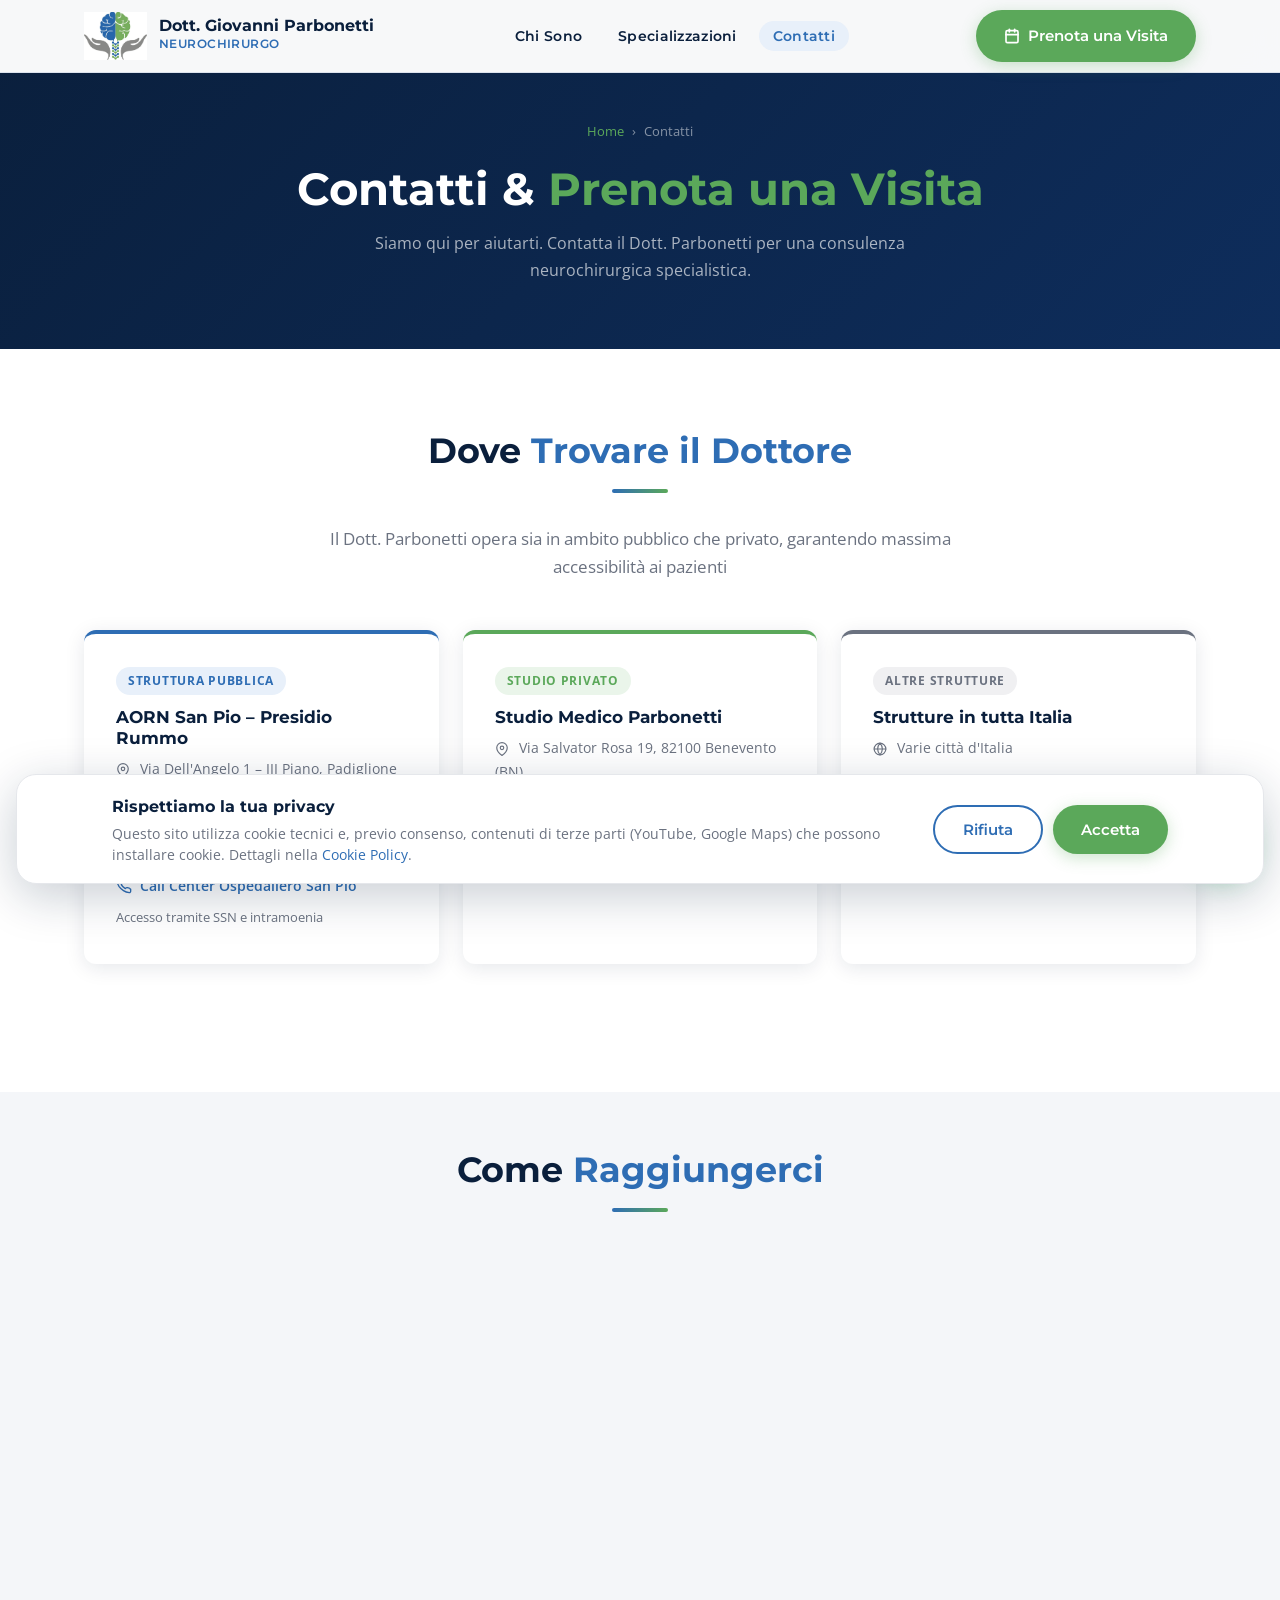
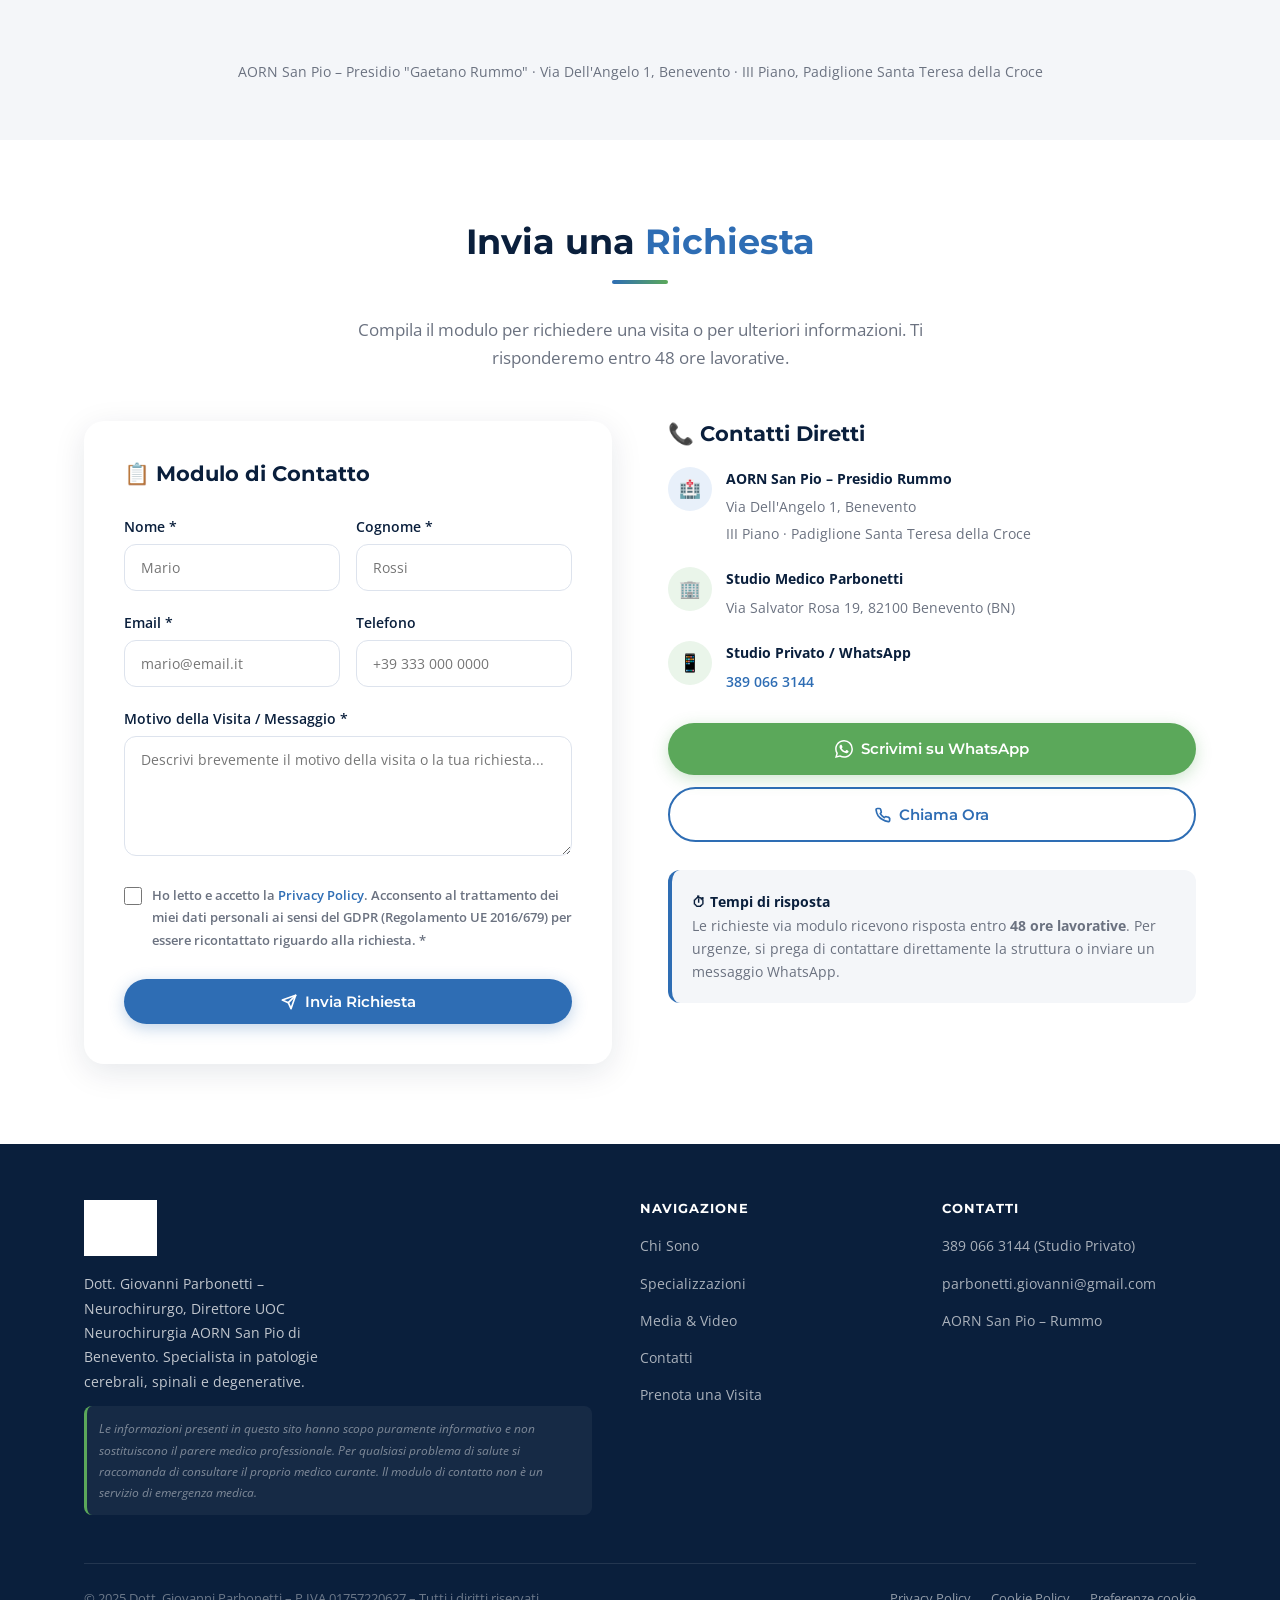
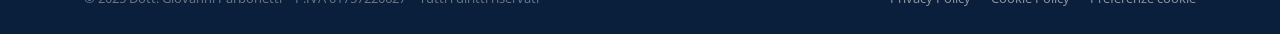
==== commit 892288c1: "Add email contact to contatti.html" ====
--- a/contatti.html
+++ b/contatti.html
@@ -297,6 +297,7 @@
         <h4>Contatti</h4>
         <ul>
           <li><a href="tel:+393890663144">389 066 3144 (Studio Privato)</a></li>
+          <li><a href="mailto:parbonetti.giovanni@gmail.com">parbonetti.giovanni@gmail.com</a></li>
           <li><a href="contatti.html">AORN San Pio – Rummo</a></li>
           <!-- P.IVA: da inserire -->
         </ul>
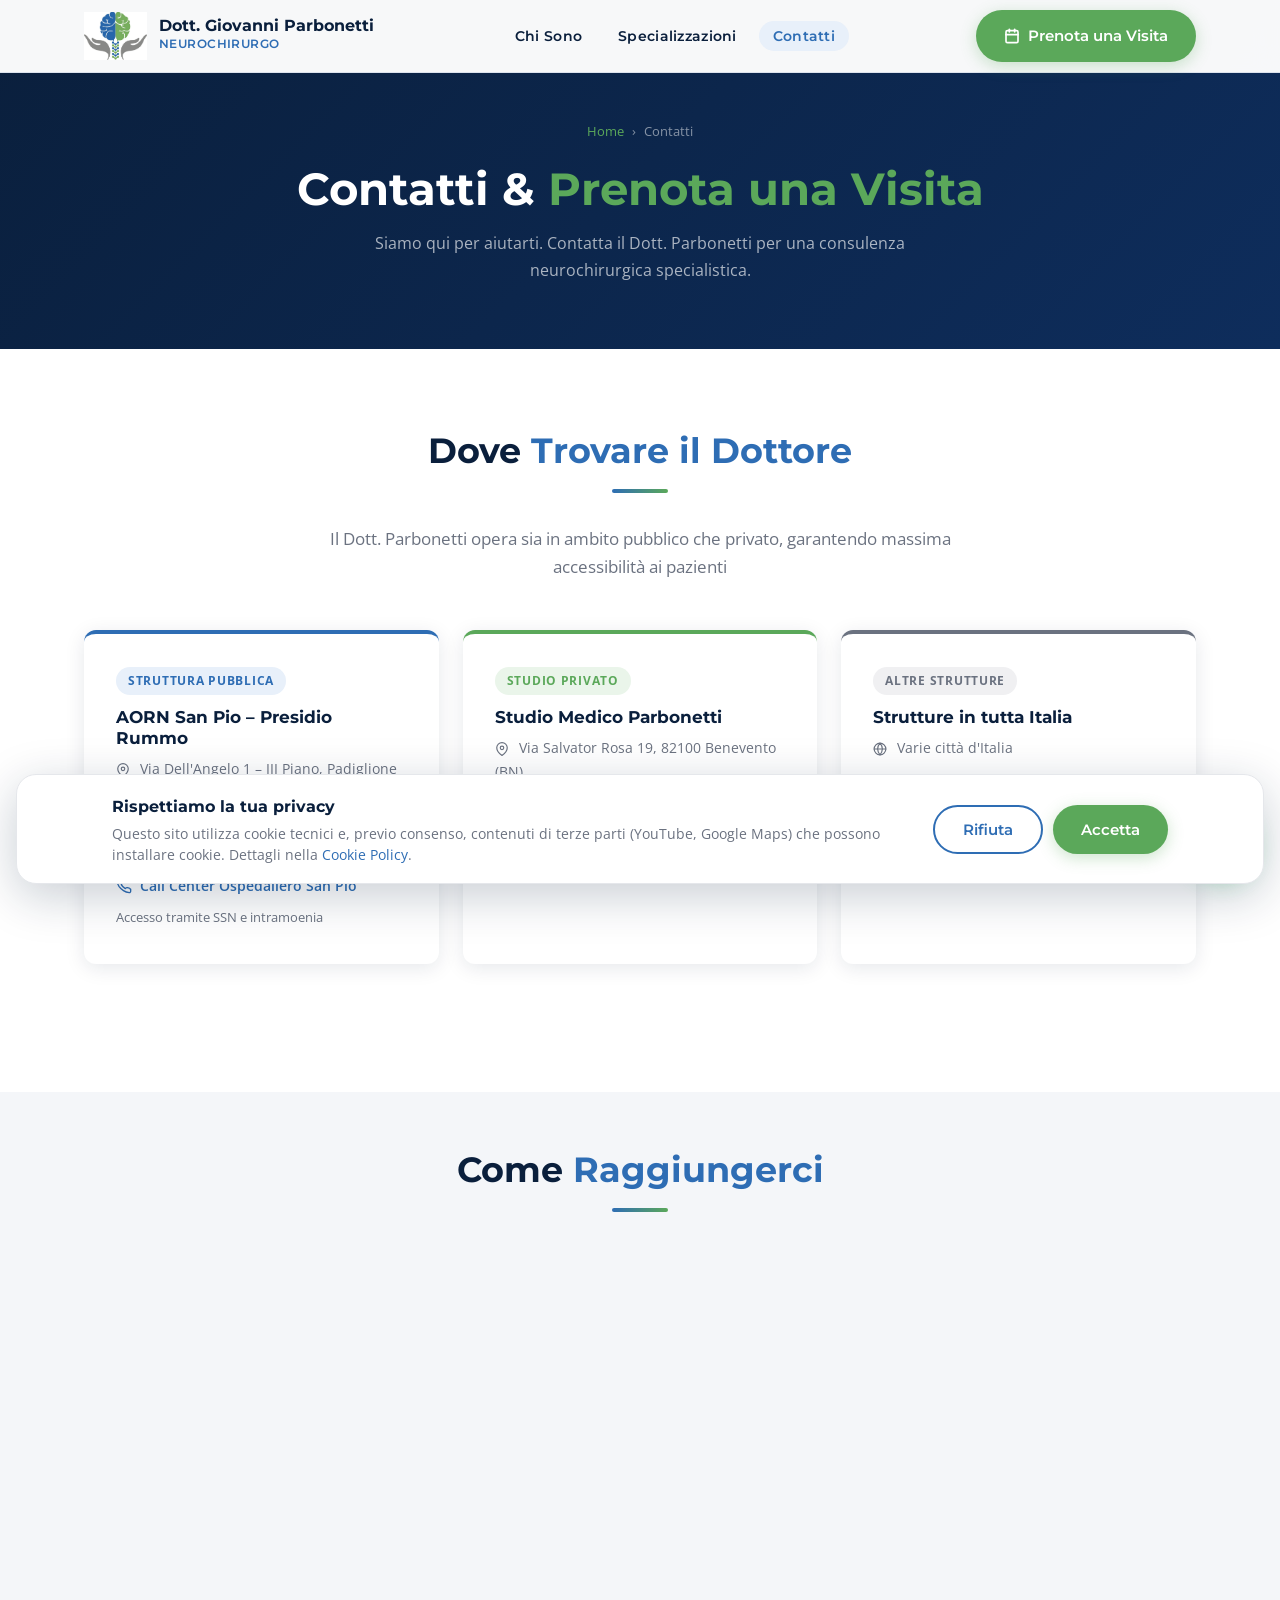
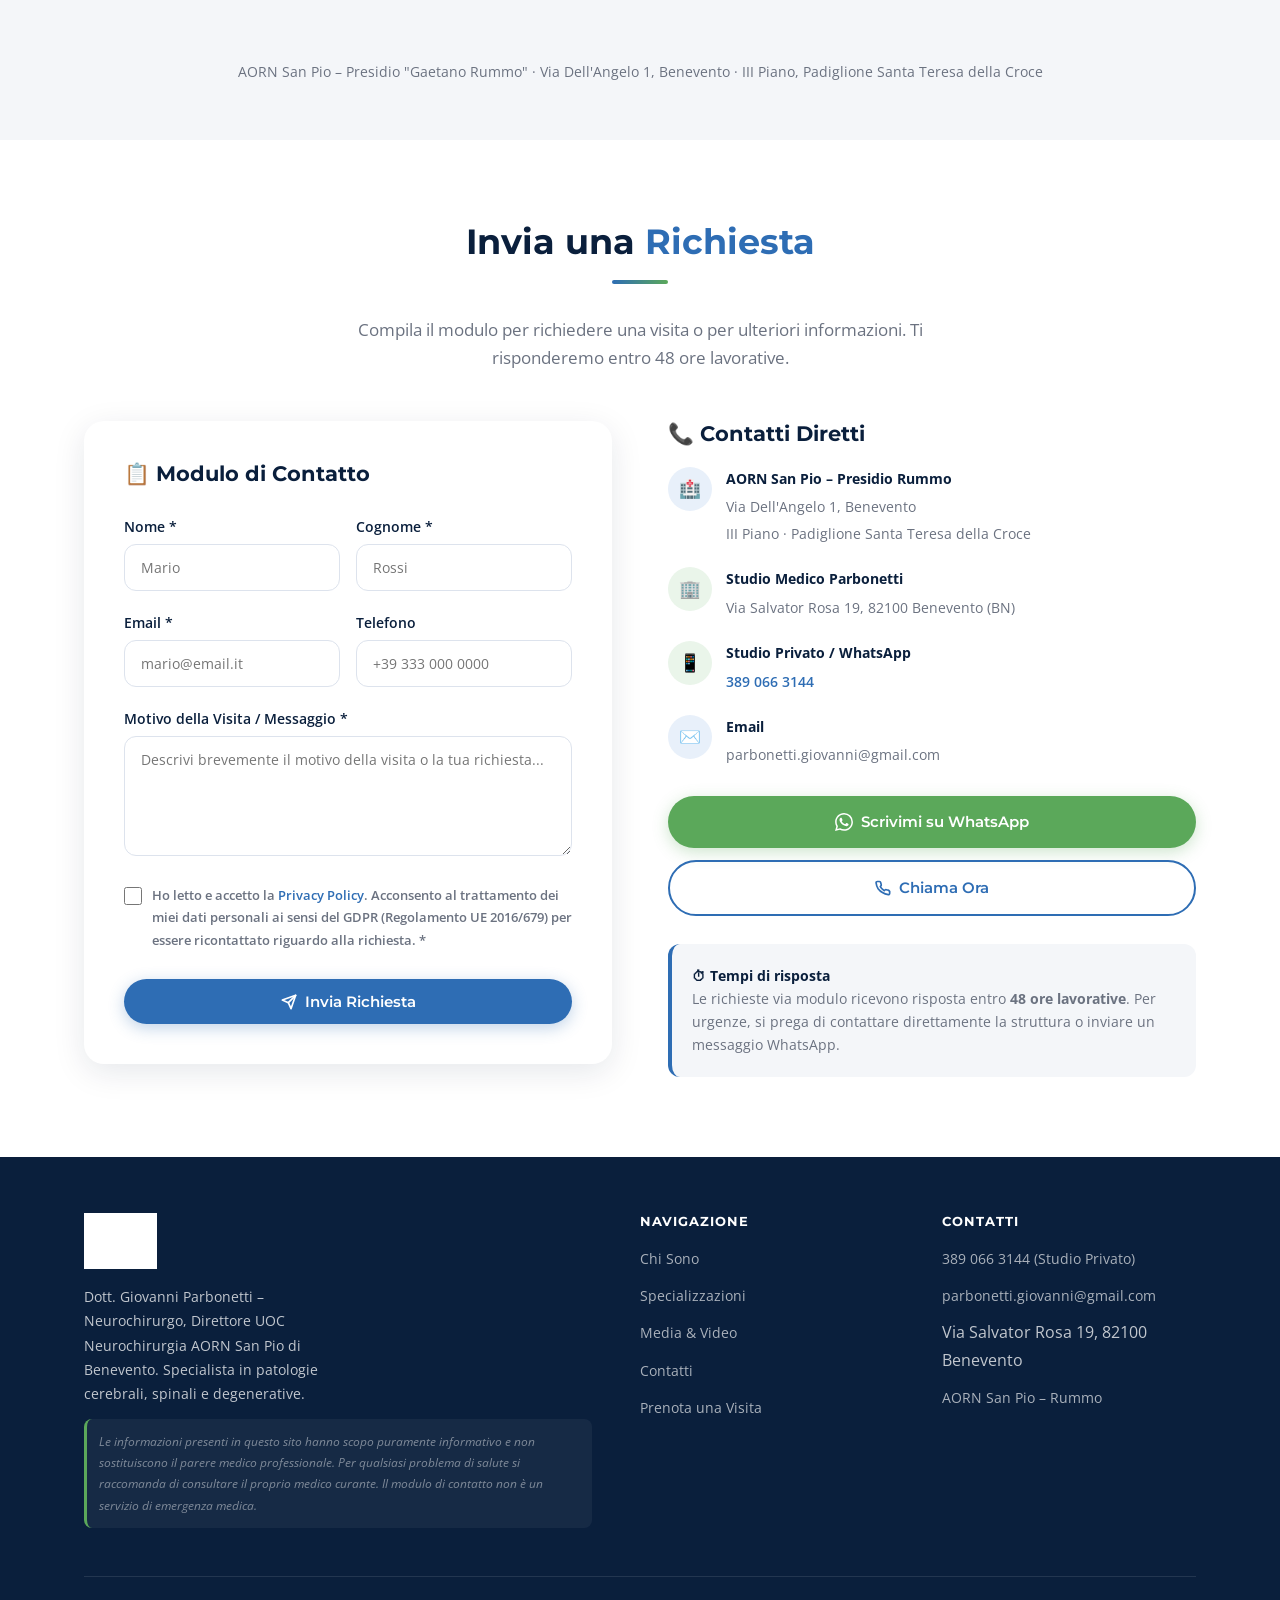
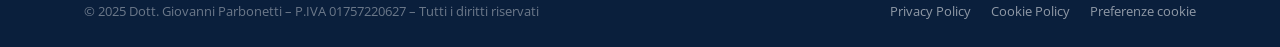
==== commit 6d14d543: "Add email contact information to contatti.html Added email contact information to the contact sectio" ====
--- a/contatti.html
+++ b/contatti.html
@@ -240,6 +240,14 @@
           </div>
         </div>
 
+        <div class="contact-info-item">
+          <div class="contact-info-icon blue">✉️</div>
+          <div>
+            <strong>Email</strong>
+            <span><a href="mailto:parbonetti.giovanni@gmail.com">parbonetti.giovanni@gmail.com</a></span>
+          </div>
+        </div>
+
         <!-- Placeholder social -->
         <!-- 🔗 LinkedIn: <div class="contact-info-item">
           <div class="contact-info-icon blue">💼</div>
@@ -298,6 +306,7 @@
         <ul>
           <li><a href="tel:+393890663144">389 066 3144 (Studio Privato)</a></li>
           <li><a href="mailto:parbonetti.giovanni@gmail.com">parbonetti.giovanni@gmail.com</a></li>
+          <li>Via Salvator Rosa 19, 82100 Benevento</li>
           <li><a href="contatti.html">AORN San Pio – Rummo</a></li>
           <!-- P.IVA: da inserire -->
         </ul>
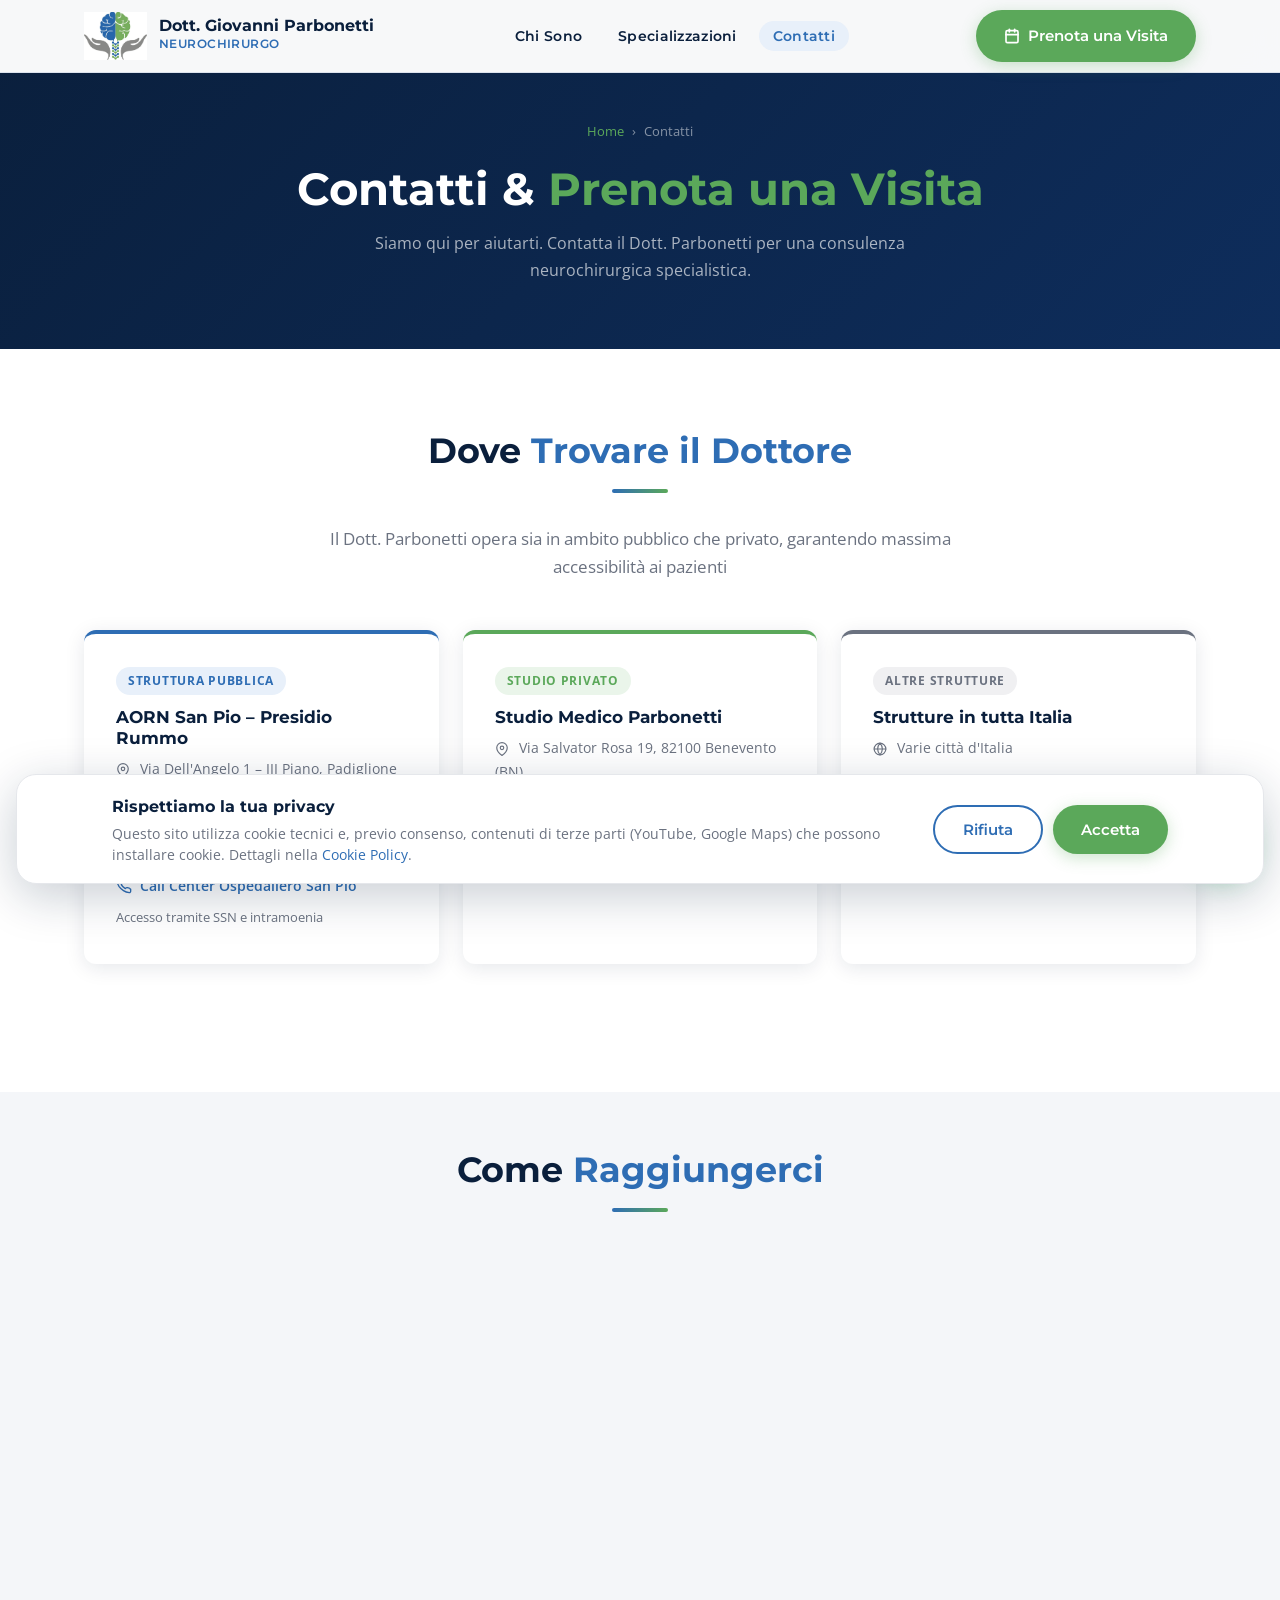
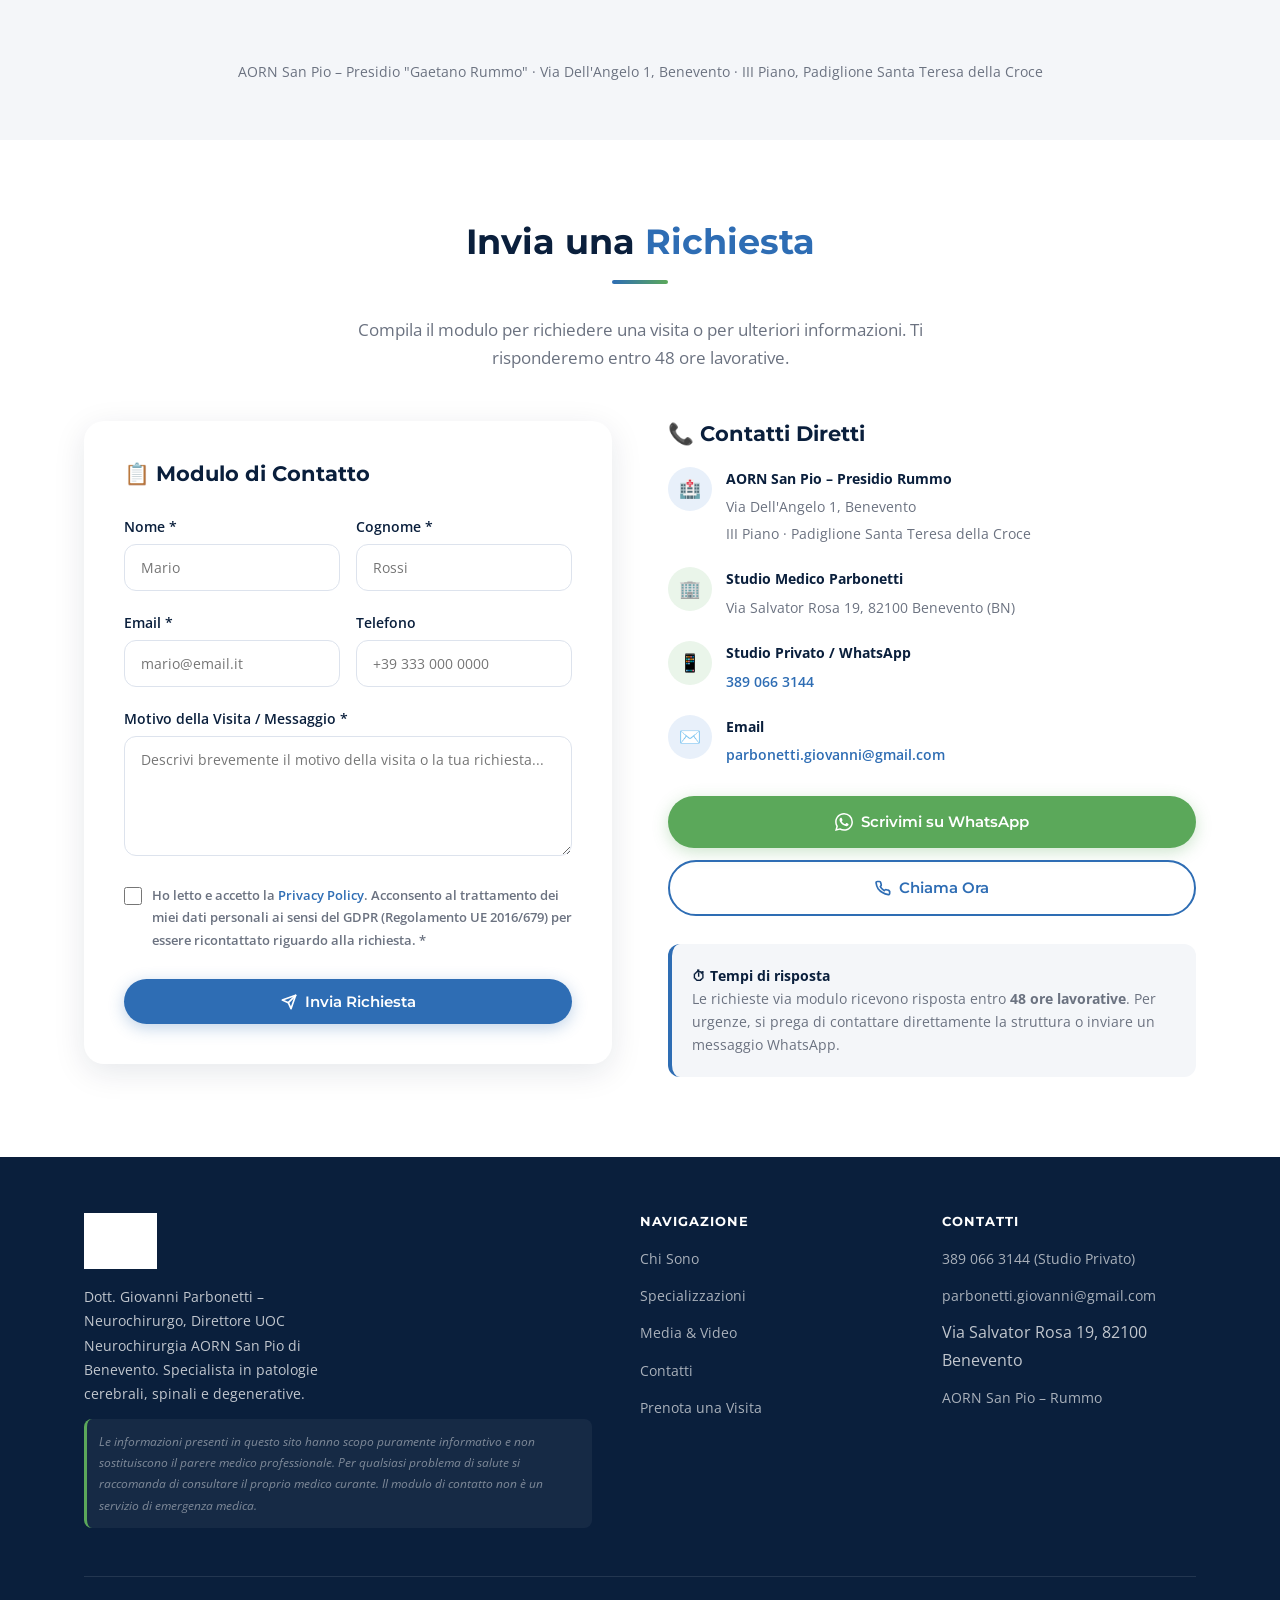
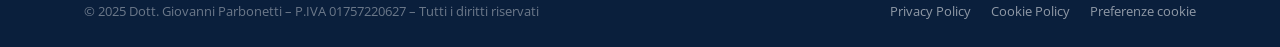
==== commit 251ae961: "Enhance contact form with FormSubmit integration Updated email link style and integrated FormSubmit " ====
--- a/contatti.html
+++ b/contatti.html
@@ -244,7 +244,7 @@
           <div class="contact-info-icon blue">✉️</div>
           <div>
             <strong>Email</strong>
-            <span><a href="mailto:parbonetti.giovanni@gmail.com">parbonetti.giovanni@gmail.com</a></span>
+            <span><a href="mailto:parbonetti.giovanni@gmail.com" style="color:var(--blue); font-weight:600;">parbonetti.giovanni@gmail.com</a></span>
           </div>
         </div>
 
@@ -351,16 +351,46 @@
     msg.innerHTML = '⚠️ Per procedere è necessario accettare la Privacy Policy.';
     return;
   }
-  // Simulazione invio – integrare con Formspree, EmailJS o backend
+  // Invio reale tramite FormSubmit: la richiesta viene inoltrata all'email del titolare.
+  // NB: al PRIMO invio FormSubmit manda una email di conferma all'indirizzo del dottore:
+  // va cliccato il link una sola volta per attivare la ricezione dei messaggi.
+  var form = this;
+  var btn = form.querySelector('.form-submit');
+  if (btn) { btn.disabled = true; btn.style.opacity = '0.6'; }
   msg.style.display = 'block';
-  msg.style.background = '#f0fdf4';
-  msg.style.color = '#16a34a';
-  msg.style.border = '1px solid #bbf7d0';
-  msg.innerHTML = '✅ Richiesta inviata con successo! Sarai ricontattato entro 48 ore lavorative.';
-  this.reset();
-  /* Per attivare l'invio reale, usare Formspree:
-     <form action="https://formspree.io/f/YOUR_ID" method="POST">
-     oppure integrare EmailJS o un backend PHP/Node.js */
+  msg.style.background = '#eff6ff';
+  msg.style.color = '#2E6DB4';
+  msg.style.border = '1px solid #bfdbfe';
+  msg.innerHTML = '⏳ Invio in corso...';
+  fetch('https://formsubmit.co/ajax/parbonetti.giovanni@gmail.com', {
+    method: 'POST',
+    headers: { 'Content-Type': 'application/json', 'Accept': 'application/json' },
+    body: JSON.stringify({
+      Nome: form.nome.value,
+      Cognome: form.cognome.value,
+      Email: form.email.value,
+      Telefono: form.telefono.value,
+      Messaggio: form.motivo.value,
+      _subject: 'Nuova richiesta di visita dal sito parbonettigiovanni.com',
+      _template: 'table',
+      _captcha: 'false'
+    })
+  })
+  .then(function (r) { return r.json(); })
+  .then(function () {
+    msg.style.background = '#f0fdf4';
+    msg.style.color = '#16a34a';
+    msg.style.border = '1px solid #bbf7d0';
+    msg.innerHTML = '✅ Richiesta inviata con successo! Sarai ricontattato entro 48 ore lavorative.';
+    form.reset();
+  })
+  .catch(function () {
+    msg.style.background = '#fef2f2';
+    msg.style.color = '#dc2626';
+    msg.style.border = '1px solid #fecaca';
+    msg.innerHTML = '⚠️ Invio non riuscito. Riprova o scrivici a parbonetti.giovanni@gmail.com';
+  })
+  .finally(function () { if (btn) { btn.disabled = false; btn.style.opacity = '1'; } });
 });
 </script>
 <script src="animations.js?v=2"></script>
--- a/style.css
+++ b/style.css
@@ -407,7 +407,7 @@
 /* ---------- TESTIMONIANZE ---------- */
 .testimonials-grid {
   display: grid;
-  grid-template-columns: repeat(3, 1fr);
+  grid-template-columns: repeat(auto-fit, minmax(300px, 1fr));
   gap: 28px;
 }
 .testimonial-card {
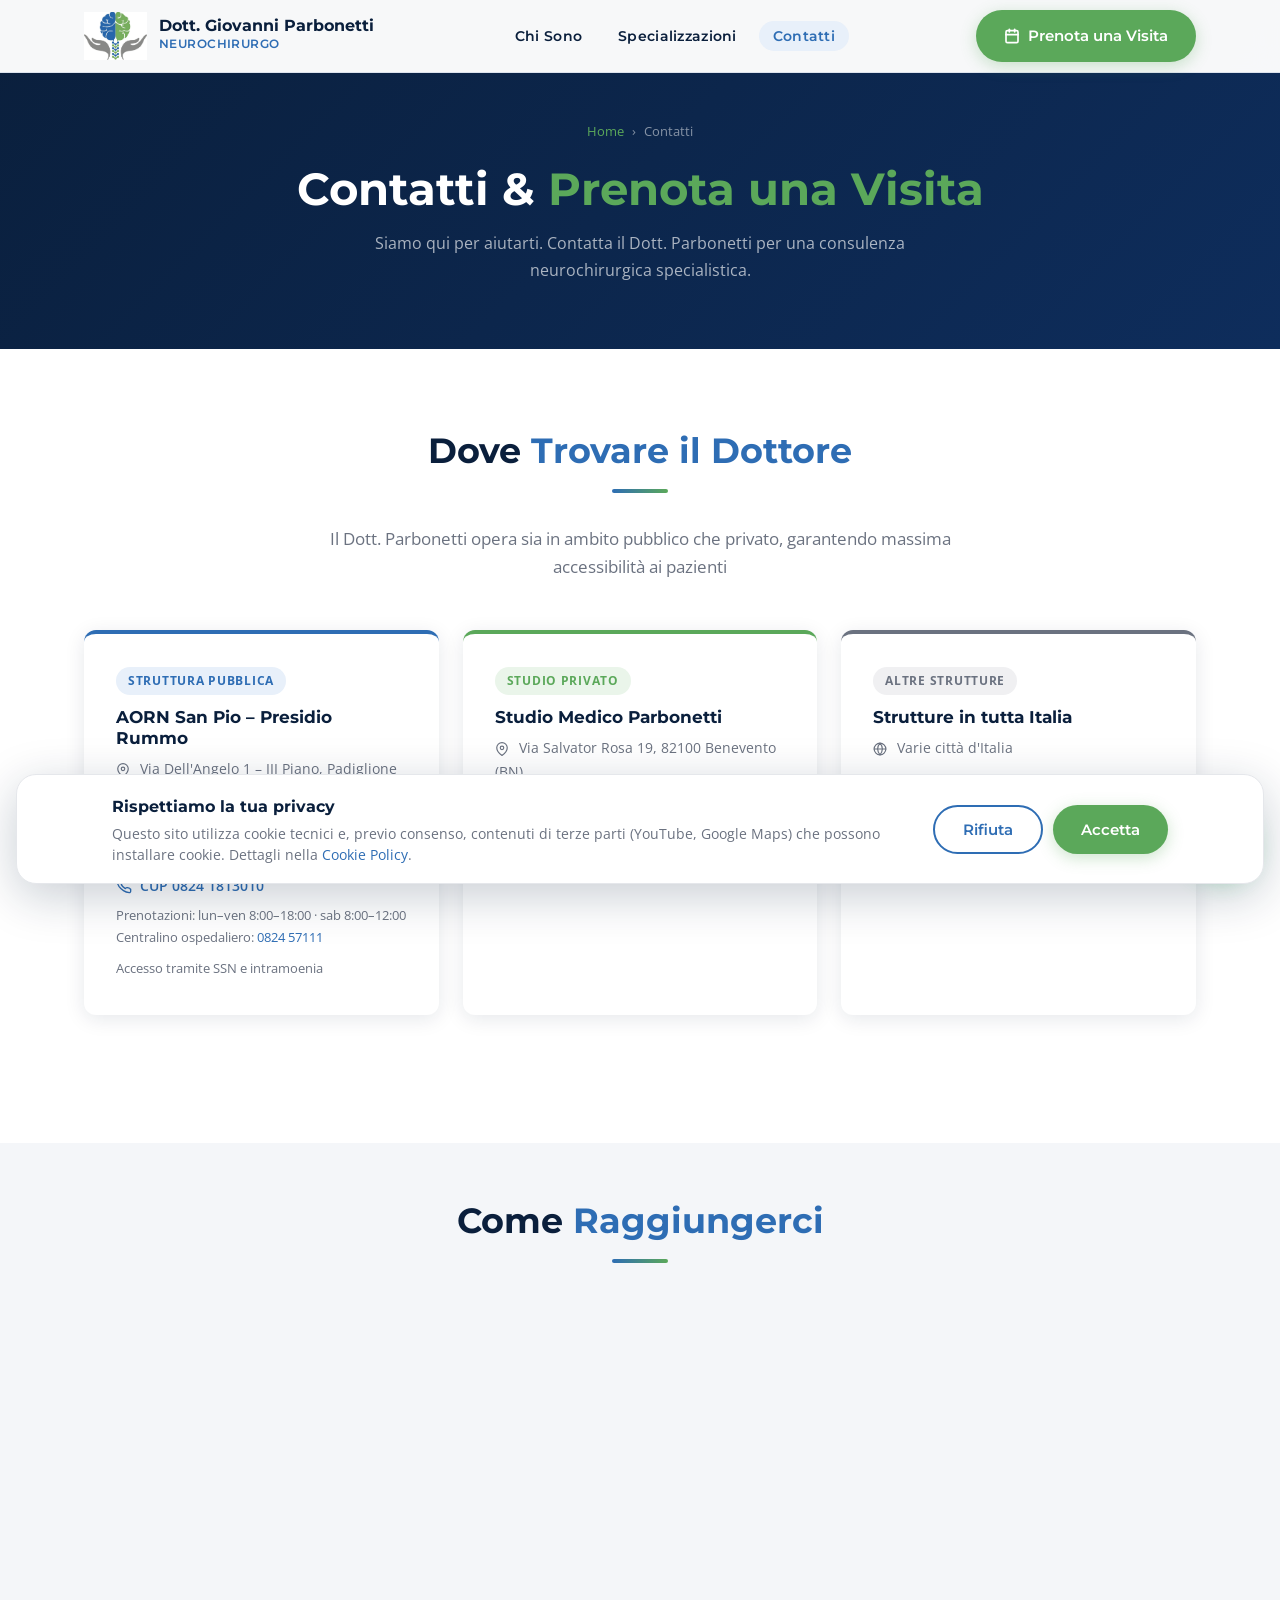
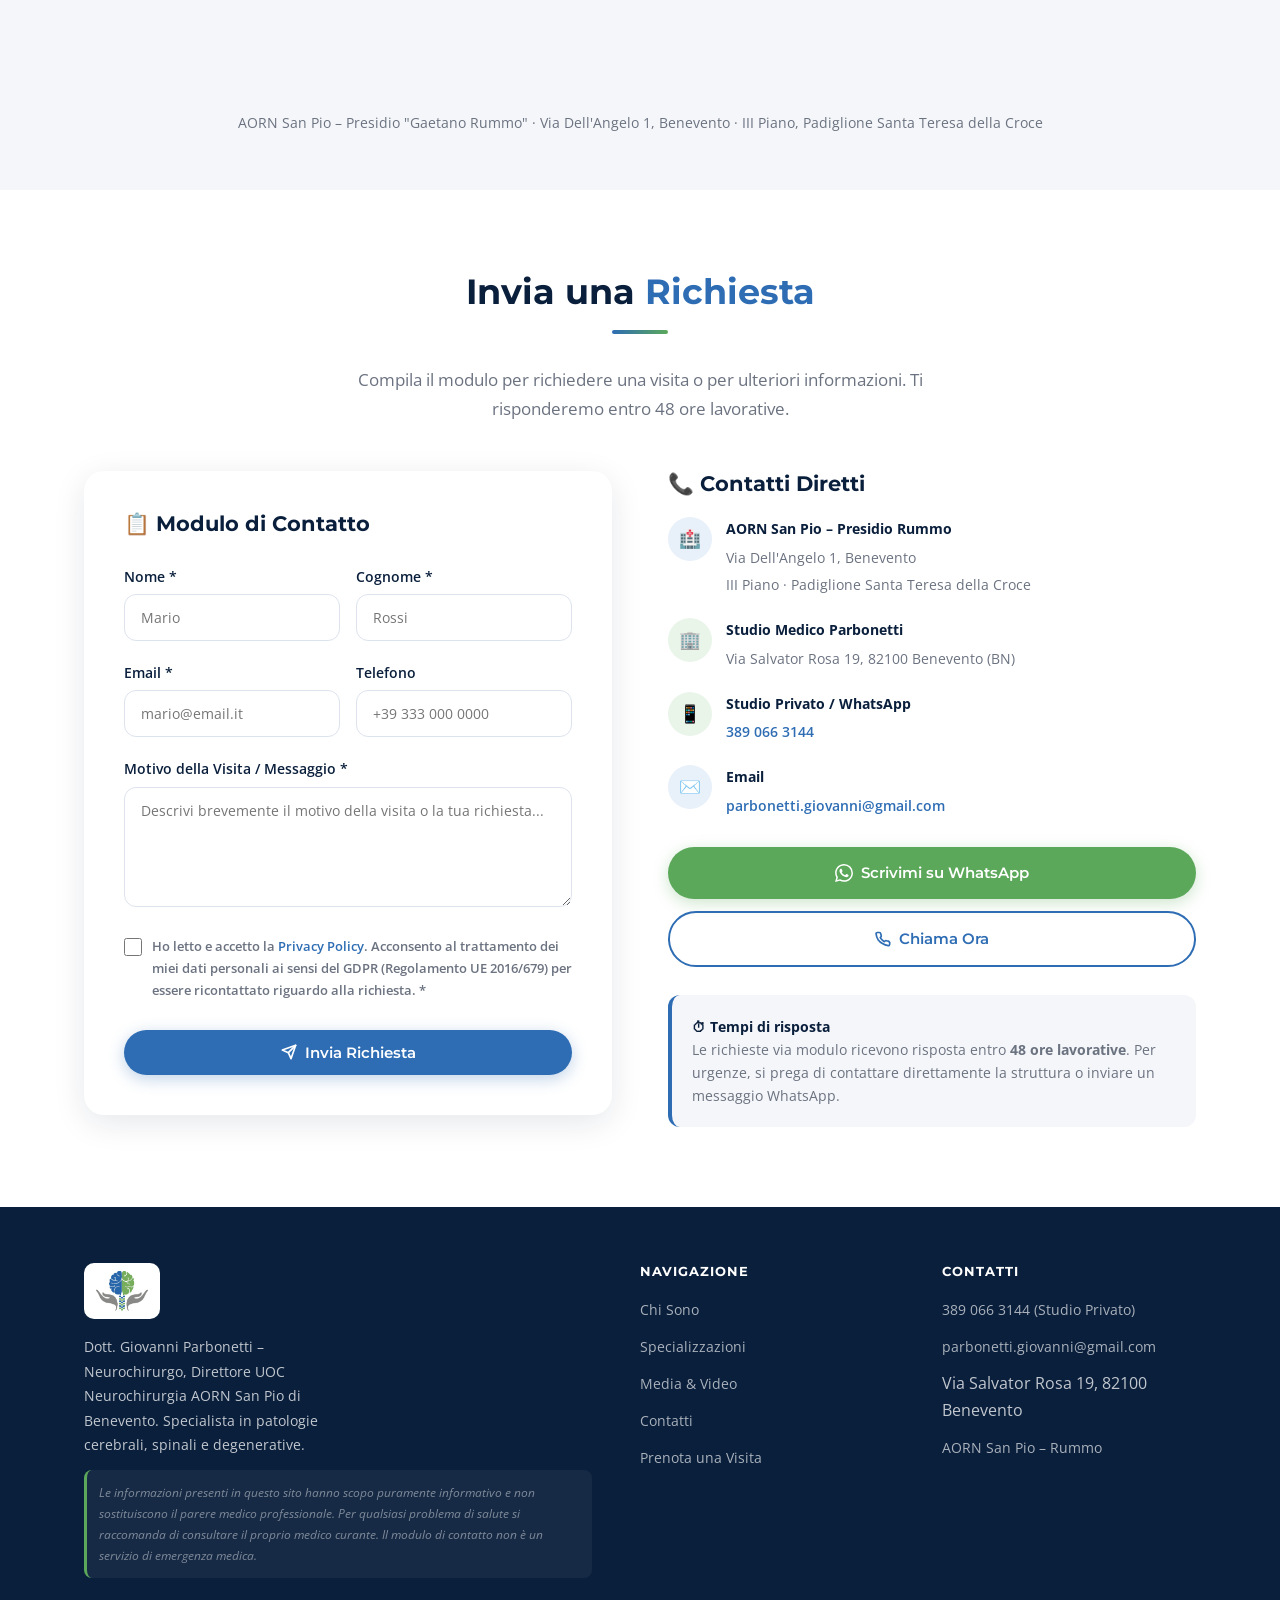
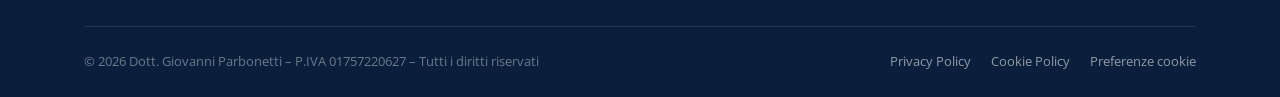
==== commit d628997a: "Update contact details and footer year" ====
--- a/contatti.html
+++ b/contatti.html
@@ -91,10 +91,16 @@
         <p style="margin-top:8px; font-size:0.83rem; color:var(--gray);">
           UOC Neurochirurgia · Con Neurorianimazione dedicata
         </p>
-        <div class="struttura-tel">
+        <!-- CUP (Centro Unico di Prenotazione) dell'AORN San Pio.
+             Numero e orari verificati sul portale ufficiale aosanpio.it -->
+        <a class="struttura-tel" href="tel:+3908241813010">
           <svg xmlns="http://www.w3.org/2000/svg" width="16" height="16" viewBox="0 0 24 24" fill="none" stroke="currentColor" stroke-width="2" stroke-linecap="round" stroke-linejoin="round"><path d="M22 16.92v3a2 2 0 0 1-2.18 2 19.79 19.79 0 0 1-8.63-3.07A19.5 19.5 0 0 1 4.69 13.1a19.79 19.79 0 0 1-3.07-8.67A2 2 0 0 1 3.6 2.22h3a2 2 0 0 1 2 1.72c.127.96.361 1.903.7 2.81a2 2 0 0 1-.45 2.11L7.91 9.91a16 16 0 0 0 6.07 6.07l.95-.95a2 2 0 0 1 2.11-.45c.907.339 1.85.573 2.81.7a2 2 0 0 1 1.72 2.02z"/></svg>
-          Call Center Ospedaliero San Pio
-        </div>
+          CUP 0824 1813010
+        </a>
+        <p style="font-size:0.82rem; color:var(--gray); margin-top:6px;">
+          Prenotazioni: lun–ven 8:00–18:00 · sab 8:00–12:00<br />
+          Centralino ospedaliero: <a href="tel:+39082457111" style="color:var(--blue);">0824 57111</a>
+        </p>
         <p style="font-size:0.82rem; color:var(--gray); margin-top:8px;">Accesso tramite SSN e intramoenia</p>
       </div>
 
@@ -313,7 +319,7 @@
       </div>
     </div>
     <div class="footer-bottom">
-      <span>© 2025 Dott. Giovanni Parbonetti – P.IVA 01757220627 – Tutti i diritti riservati</span>
+      <span>© 2026 Dott. Giovanni Parbonetti – P.IVA 01757220627 – Tutti i diritti riservati</span>
       <div class="footer-bottom-links">
         <a href="privacy.html">Privacy Policy</a>
         <a href="cookie.html">Cookie Policy</a>
--- a/style.css
+++ b/style.css
@@ -724,7 +724,15 @@
   border-bottom: 1px solid rgba(255,255,255,0.10);
 }
 .footer-brand { }
-.footer-brand img { height: 56px; margin-bottom: 16px; filter: brightness(0) invert(1); }
+/* Il logo è un JPG con sfondo bianco: il vecchio filtro brightness(0) invert(1)
+   lo rendeva un rettangolo tutto bianco. Lo mostriamo su una "targhetta" chiara. */
+.footer-brand img {
+  height: 56px; width: auto; display: block;
+  margin-bottom: 16px;
+  background: var(--white);
+  padding: 8px 12px;
+  border-radius: 10px;
+}
 .footer-brand p { font-size: 0.85rem; line-height: 1.8; max-width: 280px; }
 .footer-brand .disclaimer {
   font-size: 0.78rem;
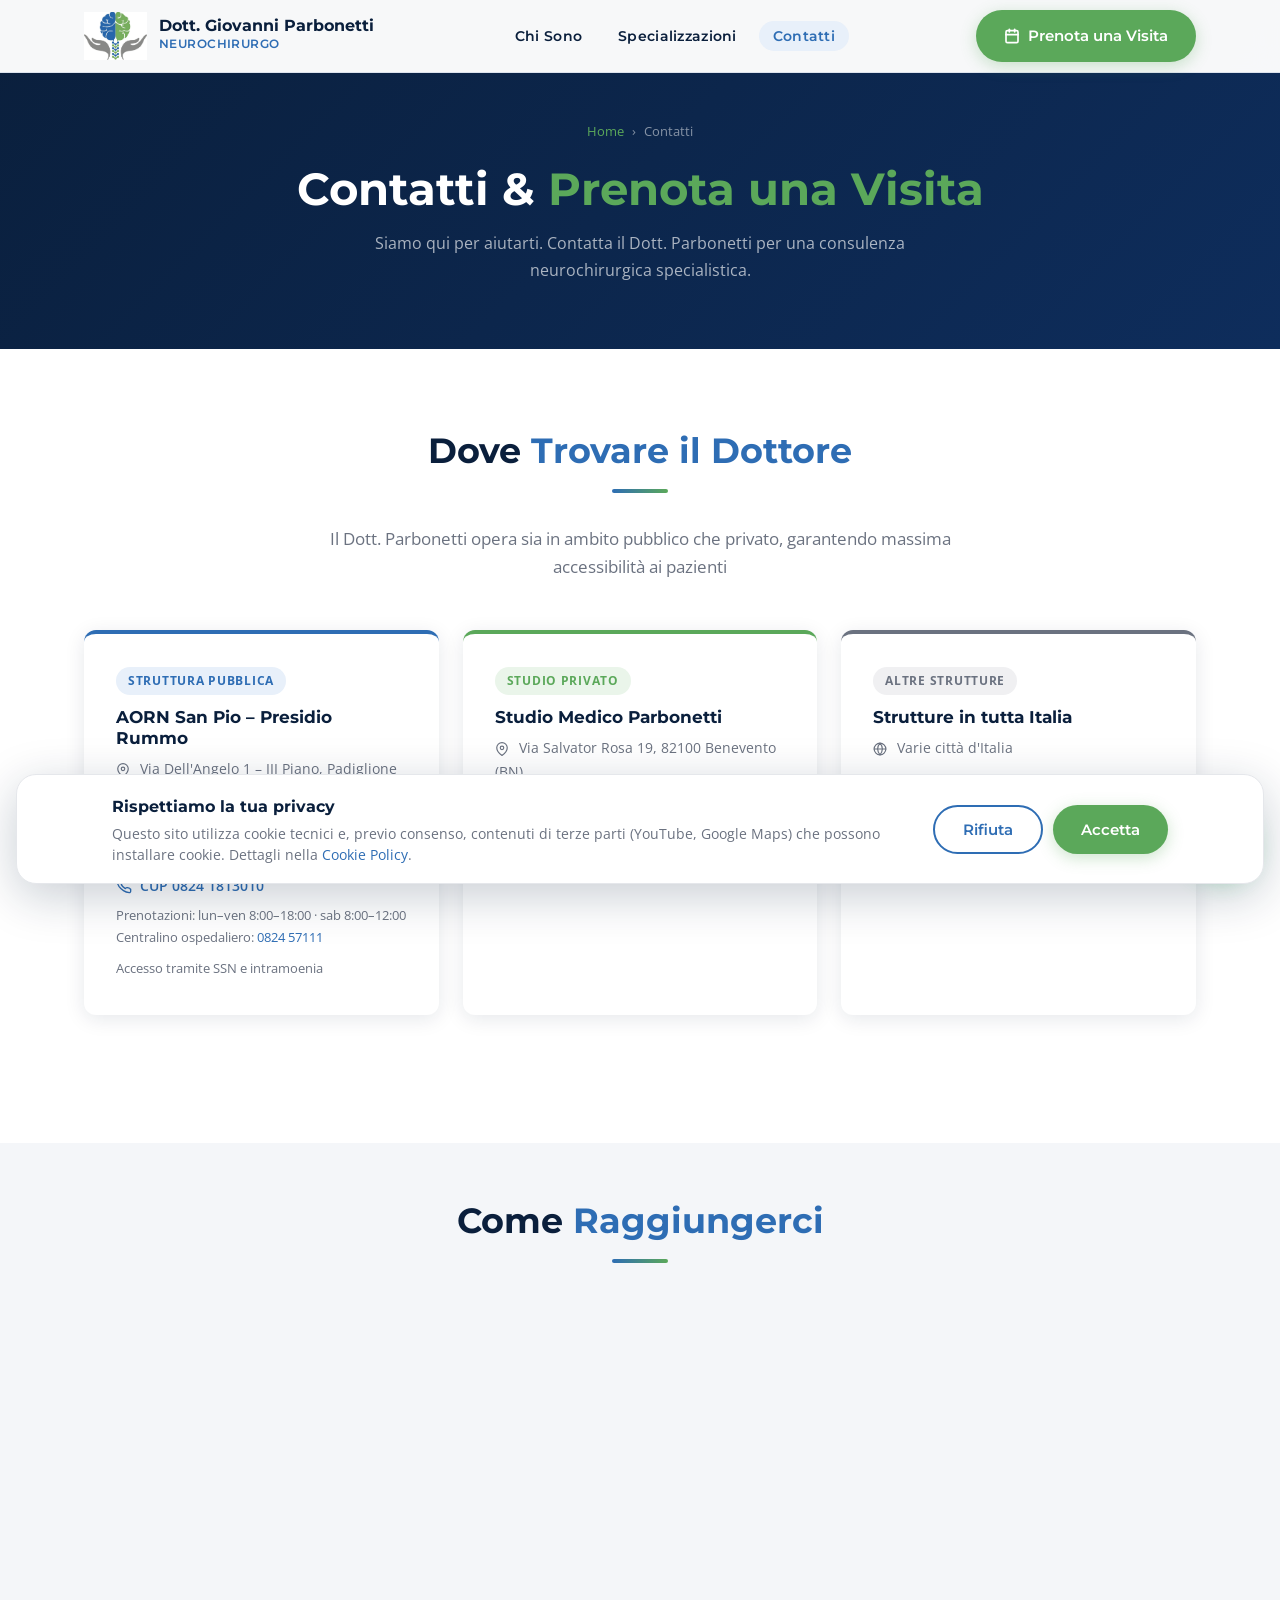
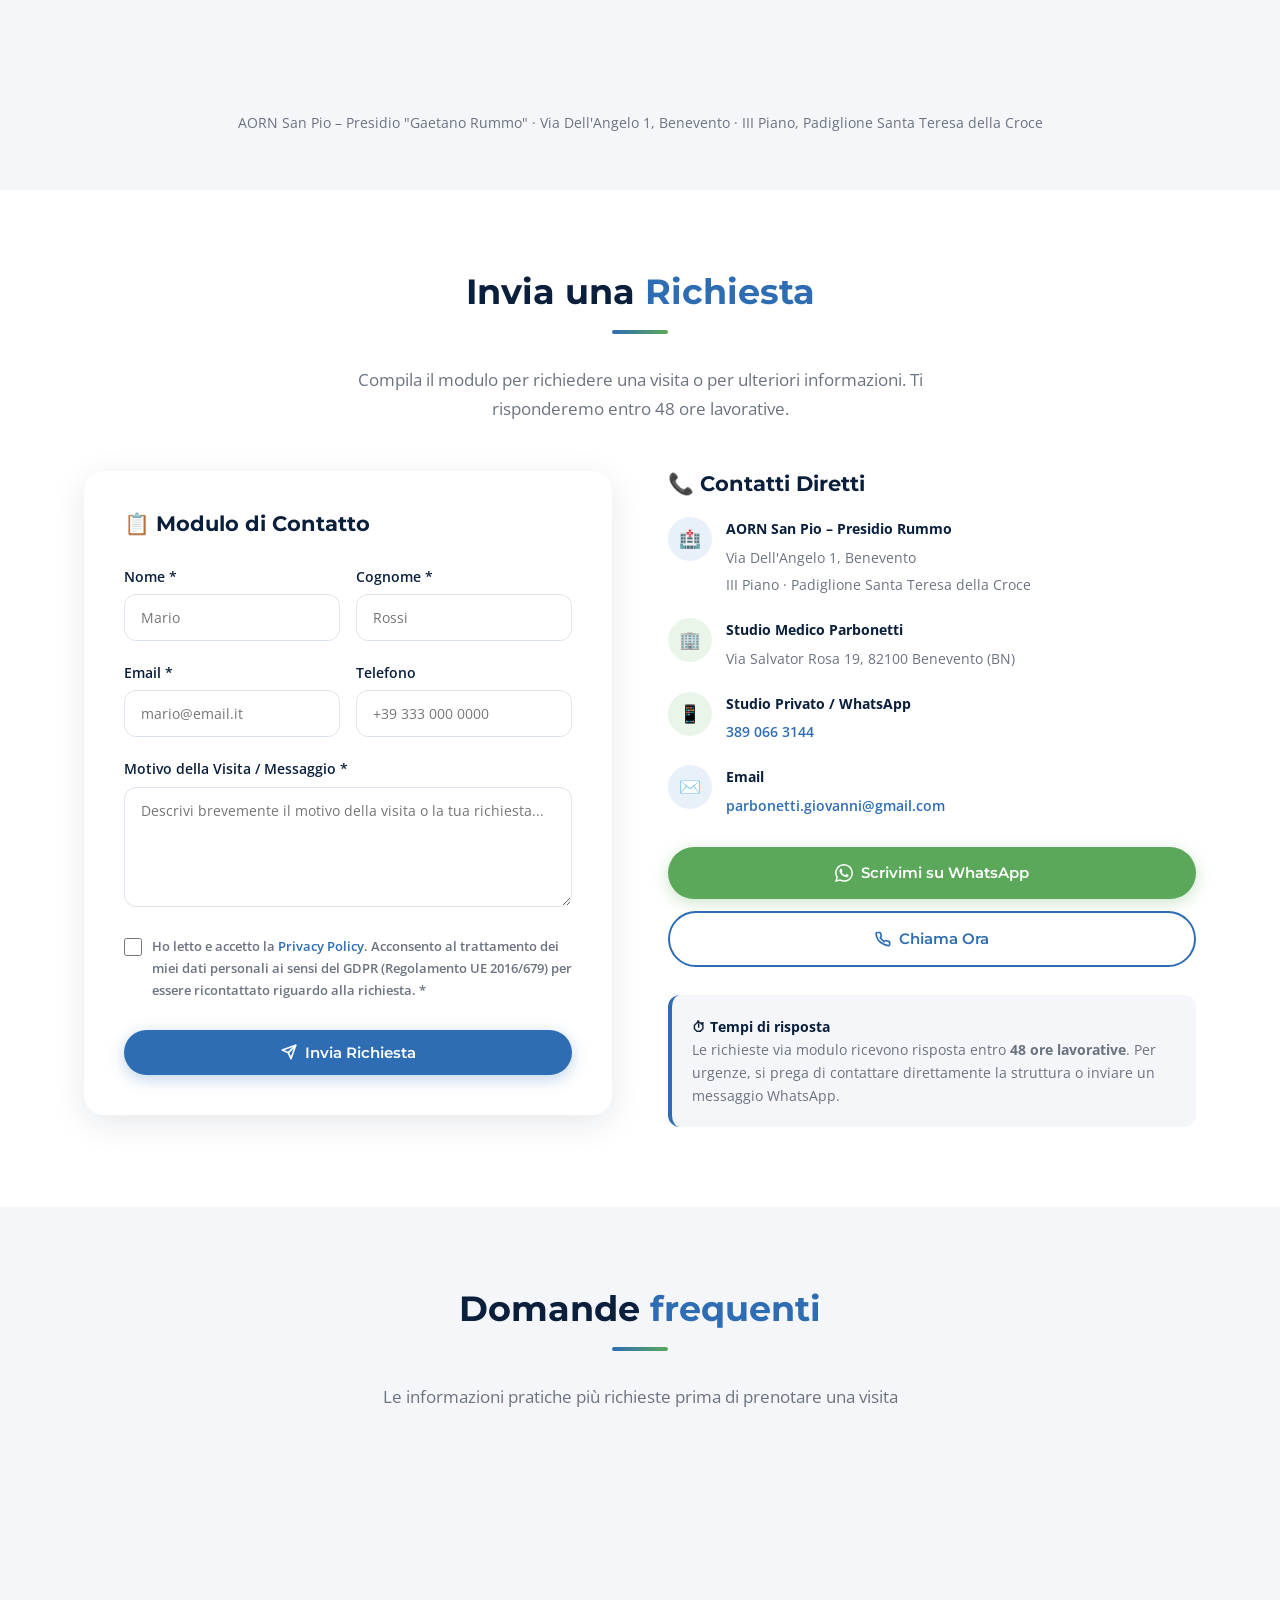
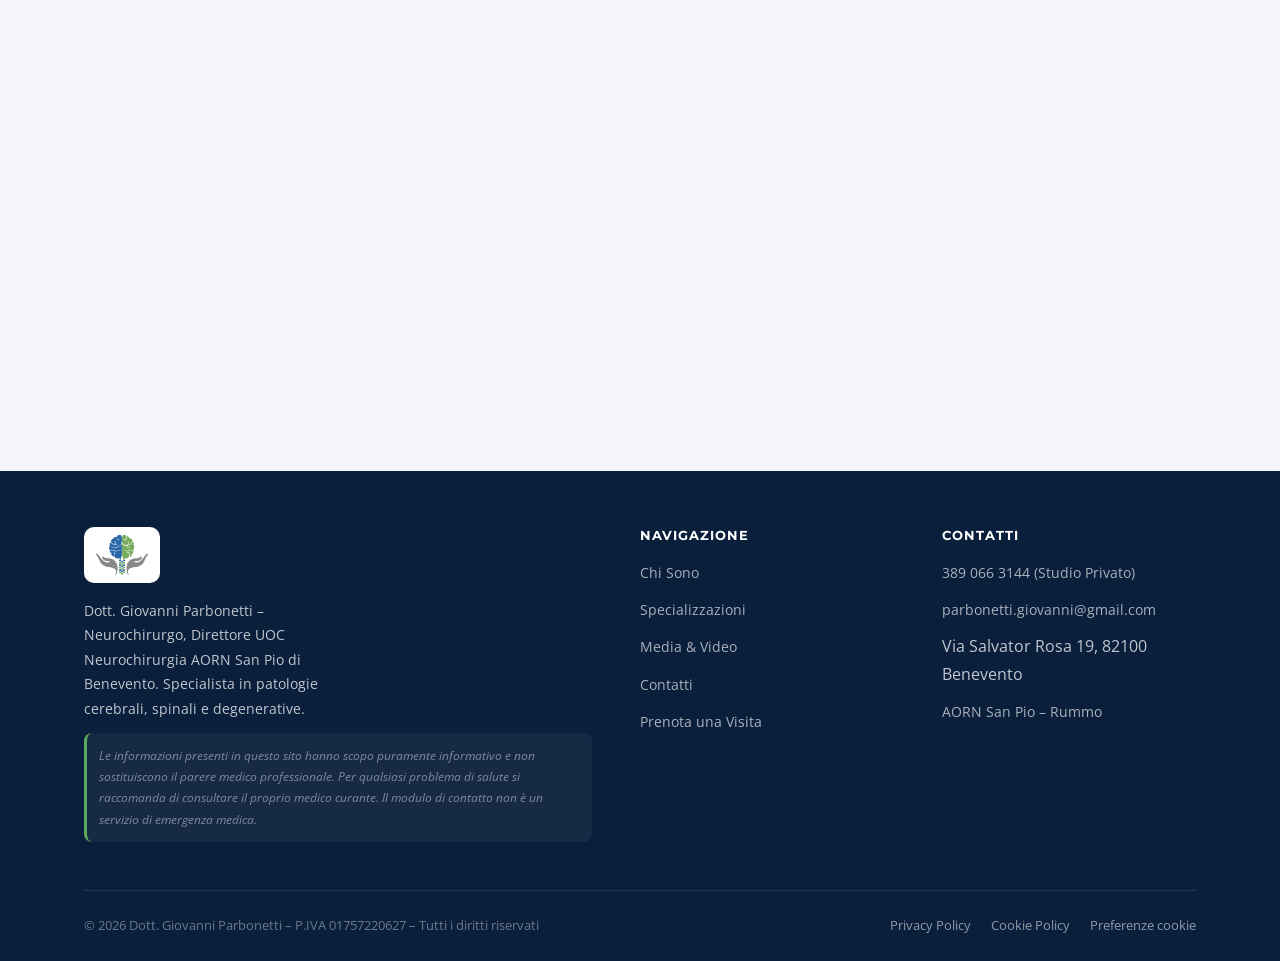
==== commit a47e90ee: "Implement structured data for FAQ section Added structured data for FAQ to enhance SEO and search vi" ====
--- a/contatti.html
+++ b/contatti.html
@@ -22,6 +22,74 @@
 
   <link rel="stylesheet" href="style.css" />
   <link rel="icon" type="image/jpeg" href="PHOTO-2025-06-05-13-00-34.jpg" />
+
+  <!-- Dati strutturati FAQ: consentono a Google di mostrare le domande
+       direttamente nei risultati di ricerca. I testi devono restare
+       identici a quelli visibili nella sezione "Domande frequenti". -->
+  <script type="application/ld+json">
+  {
+    "@context": "https://schema.org",
+    "@type": "FAQPage",
+    "mainEntity": [
+      {
+        "@type": "Question",
+        "name": "Come prenoto una visita?",
+        "acceptedAnswer": {
+          "@type": "Answer",
+          "text": "Con il Servizio Sanitario Nazionale si prenota tramite il CUP dell'AORN San Pio, 0824 1813010, con l'impegnativa del medico di base. In studio privato si prenota chiamando lo 389 066 3144 oppure compilando il modulo di contatto."
+        }
+      },
+      {
+        "@type": "Question",
+        "name": "Che differenza c'è tra visita in SSN, intramoenia e privata?",
+        "acceptedAnswer": {
+          "@type": "Answer",
+          "text": "In SSN si prenota al CUP con l'impegnativa e si paga solo il ticket, se dovuto, e il medico viene assegnato dalla struttura. L'intramoenia è l'attività libero professionale svolta dentro l'ospedale: si sceglie il medico, i tempi sono di norma più brevi e la tariffa è a carico del paziente, stabilita dall'azienda ospedaliera. Lo studio privato prevede la visita in studio con tariffa privata."
+        }
+      },
+      {
+        "@type": "Question",
+        "name": "Cosa devo portare alla prima visita?",
+        "acceptedAnswer": {
+          "@type": "Answer",
+          "text": "La documentazione clinica precedente, gli esami di imaging come risonanza, TC e radiografie possibilmente su CD o in originale e non soltanto il referto, l'elenco dei farmaci assunti segnalando in particolare anticoagulanti e antiaggreganti, gli esami del sangue recenti se disponibili, oltre a tessera sanitaria e impegnativa per le visite in SSN."
+        }
+      },
+      {
+        "@type": "Question",
+        "name": "Devo per forza operarmi?",
+        "acceptedAnswer": {
+          "@type": "Answer",
+          "text": "No. Molte patologie della colonna e del sistema nervoso vengono seguite senza ricorrere alla chirurgia, almeno in una prima fase. La visita serve a valutare se l'intervento sia indicato, quando e con quale tecnica, oppure se sia preferibile un percorso conservativo."
+        }
+      },
+      {
+        "@type": "Question",
+        "name": "Posso chiedere un secondo parere?",
+        "acceptedAnswer": {
+          "@type": "Answer",
+          "text": "Sì, è una richiesta legittima e frequente. È utile portare tutta la documentazione già in proprio possesso e le immagini degli esami, così da poter valutare il caso senza doverli ripetere."
+        }
+      },
+      {
+        "@type": "Question",
+        "name": "Quanto durano la degenza e il recupero?",
+        "acceptedAnswer": {
+          "@type": "Answer",
+          "text": "Non esistono tempi validi per tutti: dipendono dalla patologia, dal tipo di intervento e dalle condizioni generali della persona. Vengono indicati caso per caso nel corso della visita e prima dell'eventuale intervento."
+        }
+      },
+      {
+        "@type": "Question",
+        "name": "Il modulo di contatto va bene per le urgenze?",
+        "acceptedAnswer": {
+          "@type": "Answer",
+          "text": "No. Il modulo serve per richieste non urgenti e le risposte non sono immediate. In caso di urgenza occorre chiamare il 118 o rivolgersi al Pronto Soccorso più vicino."
+        }
+      }
+    ]
+  }
+  </script>
 </head>
 <body>
 <div class="scroll-progress" aria-hidden="true"></div>
@@ -281,6 +349,86 @@
           </p>
         </div>
       </div>
+
+    </div>
+  </div>
+</section>
+
+<!-- ======== DOMANDE FREQUENTI ========
+     Usa <details>/<summary> nativi: l'accordion funziona anche senza JavaScript
+     ed è leggibile dai motori di ricerca e dai lettori di schermo. -->
+<section class="section-pad bg-light" id="faq">
+  <div class="container">
+    <div class="section-header fade-in">
+      <h2 class="section-title">Domande <span>frequenti</span></h2>
+      <div class="divider"></div>
+      <p class="section-subtitle">Le informazioni pratiche più richieste prima di prenotare una visita</p>
+    </div>
+
+    <div class="faq-list">
+
+      <details class="faq-item fade-in">
+        <summary>Come prenoto una visita?</summary>
+        <div class="faq-answer">
+          Dipende dal regime scelto:
+          <ul>
+            <li><strong>Con il Servizio Sanitario Nazionale:</strong> tramite il CUP dell'AORN San Pio, <a href="tel:+3908241813010">0824 1813010</a>, con l'impegnativa del medico di base.</li>
+            <li><strong>In studio privato:</strong> chiamando lo <a href="tel:+393890663144">389 066 3144</a> o compilando il modulo qui sopra.</li>
+          </ul>
+        </div>
+      </details>
+
+      <details class="faq-item fade-in">
+        <summary>Che differenza c'è tra visita in SSN, intramoenia e privata?</summary>
+        <div class="faq-answer">
+          <ul>
+            <li><strong>SSN:</strong> si prenota al CUP con l'impegnativa e si paga solo il ticket, se dovuto. Il medico che effettua la visita viene assegnato dalla struttura.</li>
+            <li><strong>Intramoenia:</strong> è l'attività libero professionale svolta dentro l'ospedale. Si sceglie il medico e i tempi sono di norma più brevi; la tariffa è a carico del paziente ed è stabilita dall'azienda ospedaliera.</li>
+            <li><strong>Studio privato:</strong> visita nello studio, con tariffa privata.</li>
+          </ul>
+        </div>
+      </details>
+
+      <details class="faq-item fade-in">
+        <summary>Cosa devo portare alla prima visita?</summary>
+        <div class="faq-answer">
+          <ul>
+            <li>La documentazione clinica precedente (referti, lettere di dimissione).</li>
+            <li>Gli esami di imaging — risonanza, TC, radiografie — <strong>possibilmente le immagini su CD o in originale</strong>, non soltanto il referto scritto.</li>
+            <li>L'elenco dei farmaci che assume, segnalando in particolare <strong>anticoagulanti e antiaggreganti</strong>.</li>
+            <li>Gli esami del sangue recenti, se disponibili.</li>
+            <li>Tessera sanitaria e impegnativa, per le visite in SSN.</li>
+          </ul>
+        </div>
+      </details>
+
+      <details class="faq-item fade-in">
+        <summary>Devo per forza operarmi?</summary>
+        <div class="faq-answer">
+          No. Molte patologie della colonna e del sistema nervoso vengono seguite senza ricorrere alla chirurgia, almeno in una prima fase. La visita serve proprio a valutare se l'intervento sia indicato, quando e con quale tecnica — oppure se sia preferibile un percorso conservativo.
+        </div>
+      </details>
+
+      <details class="faq-item fade-in">
+        <summary>Posso chiedere un secondo parere?</summary>
+        <div class="faq-answer">
+          Sì, è una richiesta legittima e frequente. È utile portare tutta la documentazione già in suo possesso e le immagini degli esami, così da poter valutare il caso senza doverli ripetere.
+        </div>
+      </details>
+
+      <details class="faq-item fade-in">
+        <summary>Quanto durano la degenza e il recupero?</summary>
+        <div class="faq-answer">
+          Non esistono tempi validi per tutti: dipendono dalla patologia, dal tipo di intervento e dalle condizioni generali della persona. Vengono indicati caso per caso nel corso della visita e prima dell'eventuale intervento.
+        </div>
+      </details>
+
+      <details class="faq-item fade-in">
+        <summary>Il modulo di contatto va bene per le urgenze?</summary>
+        <div class="faq-answer">
+          No. Il modulo serve per richieste non urgenti e le risposte non sono immediate. <strong>In caso di urgenza chiami il 118 o si rivolga al Pronto Soccorso più vicino.</strong>
+        </div>
+      </details>
 
     </div>
   </div>
--- a/style.css
+++ b/style.css
@@ -1124,3 +1124,105 @@
   .cookie-banner-actions { width:100%; }
   .cookie-banner-actions .btn { flex:1; justify-content:center; }
 }
+
+/* =========================================================
+   PERCORSO DEL PAZIENTE (homepage)
+   4 step numerati con linea di collegamento orizzontale.
+   ========================================================= */
+.percorso-grid {
+  display: grid;
+  grid-template-columns: repeat(4, 1fr);
+  gap: 28px;
+  position: relative;
+}
+/* Linea che collega i quattro numeri: decorativa, solo da desktop in su. */
+.percorso-grid::before {
+  content: '';
+  position: absolute;
+  top: 26px; left: 12%; right: 12%;
+  height: 2px;
+  background: linear-gradient(90deg, var(--blue), var(--green));
+  opacity: 0.25;
+  z-index: 0;
+}
+.percorso-step { position: relative; z-index: 1; text-align: center; }
+.percorso-num {
+  width: 52px; height: 52px;
+  margin: 0 auto 18px;
+  border-radius: 50%;
+  display: flex; align-items: center; justify-content: center;
+  font-family: 'Montserrat', sans-serif;
+  font-weight: 800; font-size: 1rem;
+  color: var(--white);
+  background: linear-gradient(135deg, var(--blue), var(--green));
+  box-shadow: 0 6px 18px rgba(46,109,180,0.28);
+}
+.percorso-step h3 { font-size: 0.98rem; margin-bottom: 8px; color: var(--dark); }
+.percorso-step p  { font-size: 0.86rem; color: var(--gray); line-height: 1.65; }
+.percorso-nota {
+  margin-top: 44px;
+  padding: 18px 22px;
+  background: var(--blue-light);
+  border-left: 4px solid var(--blue);
+  border-radius: var(--radius);
+  font-size: 0.9rem; color: var(--gray); line-height: 1.7;
+}
+.percorso-nota strong { color: var(--dark); }
+
+@media (max-width: 900px) {
+  .percorso-grid { grid-template-columns: 1fr 1fr; gap: 32px 24px; }
+  .percorso-grid::before { display: none; }
+}
+@media (max-width: 560px) {
+  .percorso-grid { grid-template-columns: 1fr; gap: 24px; }
+  .percorso-step { text-align: left; display: flex; align-items: flex-start; gap: 14px; }
+  .percorso-num { margin: 0; flex-shrink: 0; width: 44px; height: 44px; font-size: 0.9rem; }
+}
+
+/* =========================================================
+   FAQ (pagina contatti)
+   Accordion con <details>/<summary>: nessun JavaScript richiesto.
+   ========================================================= */
+.faq-list { max-width: 820px; margin: 0 auto; }
+.faq-item {
+  background: var(--white);
+  border: 1px solid var(--border);
+  border-radius: var(--radius);
+  margin-bottom: 12px;
+  transition: var(--transition);
+}
+.faq-item[open] { border-color: var(--blue); box-shadow: 0 6px 22px var(--shadow); }
+.faq-item summary {
+  cursor: pointer;
+  list-style: none;
+  padding: 18px 22px;
+  font-family: 'Montserrat', sans-serif;
+  font-weight: 600; font-size: 0.95rem;
+  color: var(--dark);
+  display: flex; align-items: center; justify-content: space-between; gap: 16px;
+  transition: var(--transition);
+}
+/* Nasconde il triangolino di default del browser */
+.faq-item summary::-webkit-details-marker { display: none; }
+.faq-item summary::after {
+  content: '+';
+  font-size: 1.5rem; font-weight: 400; line-height: 1;
+  color: var(--blue); flex-shrink: 0;
+}
+.faq-item[open] summary::after { content: '\2212'; }
+.faq-item summary:hover { color: var(--blue); }
+.faq-item summary:focus-visible { outline: 2px solid var(--blue); outline-offset: 2px; }
+.faq-answer {
+  padding: 0 22px 20px;
+  font-size: 0.9rem; color: var(--gray); line-height: 1.75;
+}
+.faq-answer strong { color: var(--dark); }
+.faq-answer a { color: var(--blue); font-weight: 600; }
+.faq-answer ul { margin: 10px 0 0; }
+.faq-answer li { position: relative; padding-left: 18px; margin-bottom: 8px; }
+.faq-answer li::before {
+  content: '';
+  position: absolute; left: 0; top: 9px;
+  width: 6px; height: 6px; border-radius: 50%;
+  background: var(--green);
+}
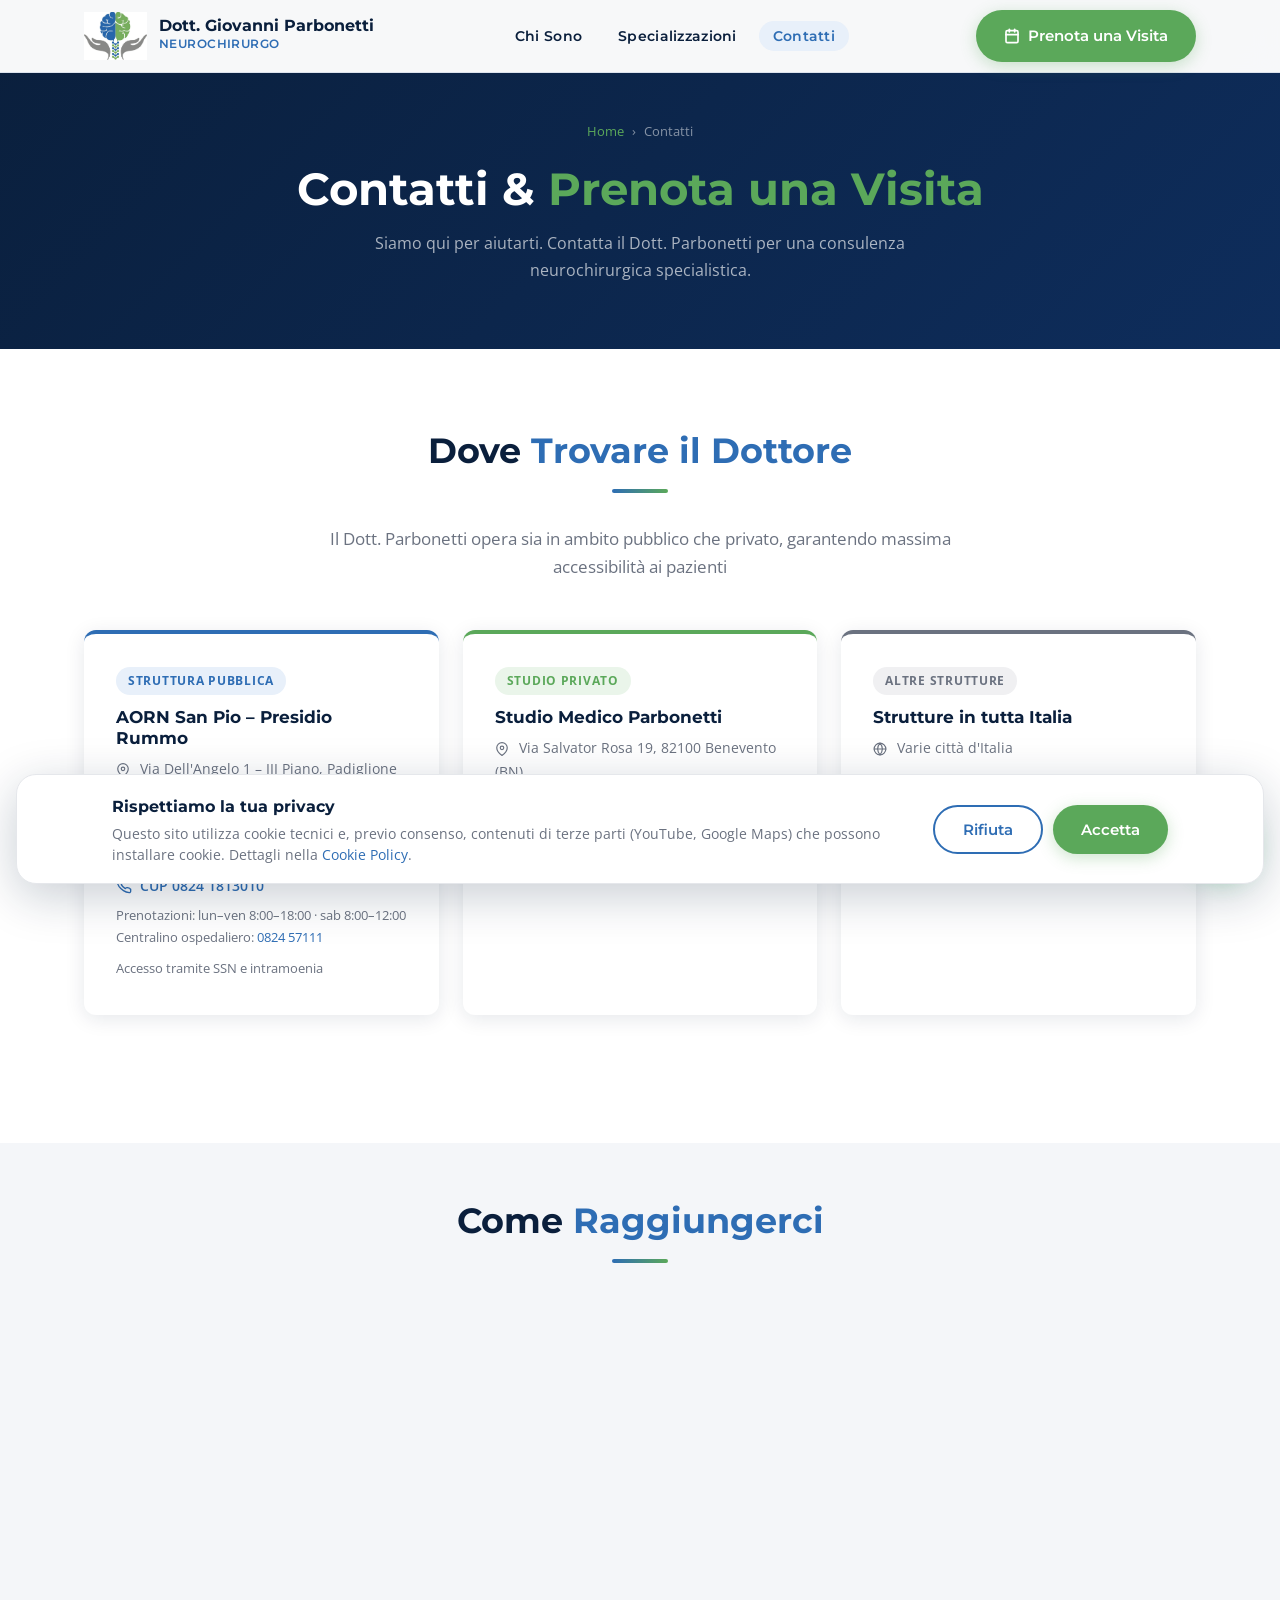
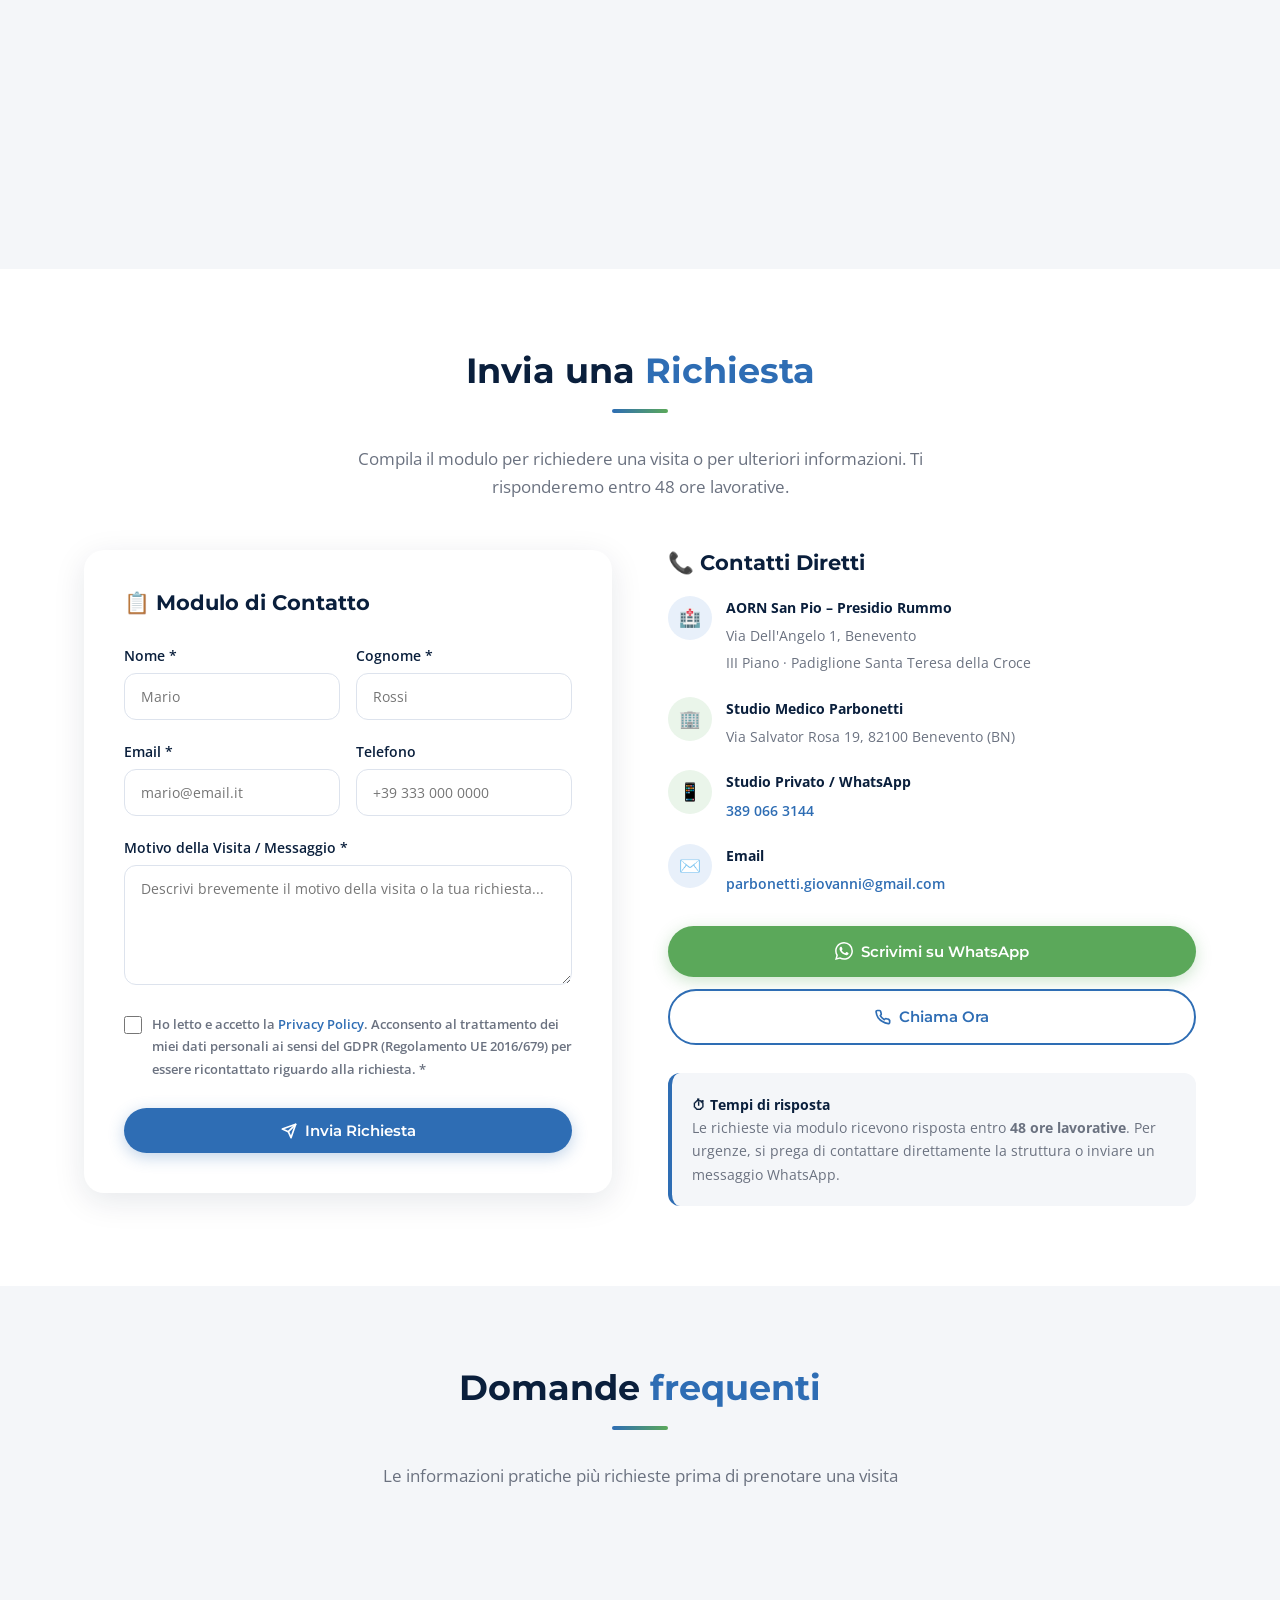
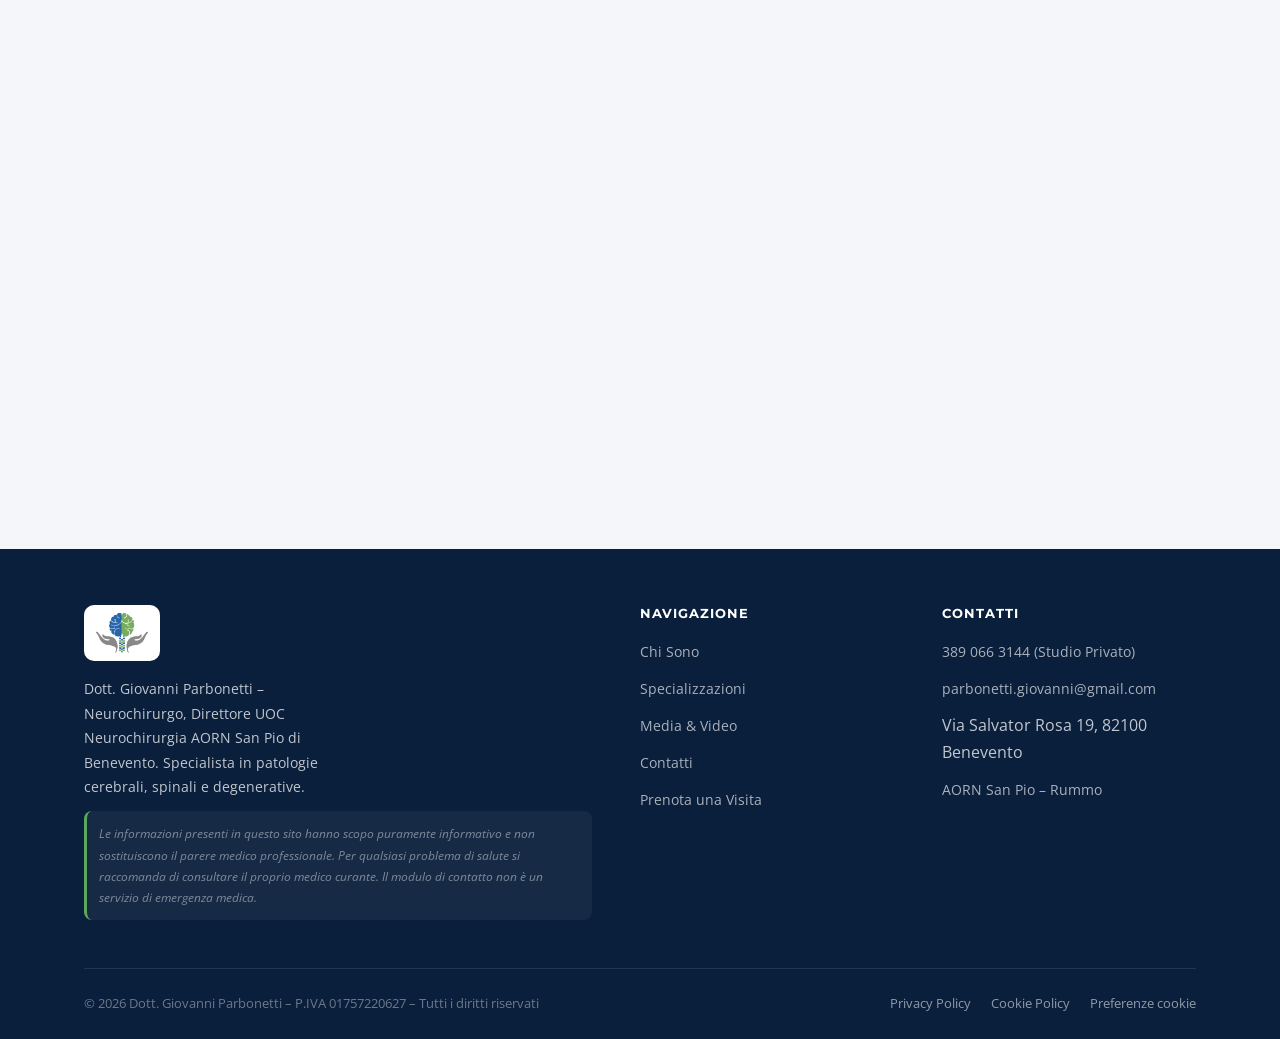
==== commit f0626600: "Add map cards for medical facilities with consent" ====
--- a/contatti.html
+++ b/contatti.html
@@ -216,18 +216,49 @@
       <h2 class="section-title">Come <span>Raggiungerci</span></h2>
       <div class="divider"></div>
     </div>
-    <div class="map-wrap fade-in">
-      <iframe
-        data-consent-src="https://www.google.com/maps/embed?pb=!1m18!1m12!1m3!1d3018.2!2d14.7761!3d41.1309!2m3!1f0!2f0!3f0!3m2!1i1024!2i768!4f13.1!3m3!1m2!1s0x133a4e1c3c7a1a1b%3A0x5a2f0d9b4c8e0a2b!2sAORN+San+Pio%2C+Via+dell&#39;Angelo%2C+Benevento+BN!5e0!3m2!1sit!2sit!4v1699999999999!5m2!1sit!2sit"
-        title="AORN San Pio – Presidio Rummo, Benevento"
-        allowfullscreen
-        loading="lazy"
-        referrerpolicy="no-referrer-when-downgrade">
-      </iframe>
-    </div>
-    <p style="text-align:center; margin-top:16px; font-size:0.85rem; color:var(--gray);">
-      AORN San Pio – Presidio "Gaetano Rummo" · Via Dell'Angelo 1, Benevento · III Piano, Padiglione Santa Teresa della Croce
-    </p>
+    <!-- Le mappe restano bloccate finché l'utente non accetta i cookie:
+         l'URL sta in data-consent-src e consent.js lo sposta su src dopo il consenso.
+         Formato URL: quello generato da Google stesso (pb=!1m3!2m1!1s<indirizzo>!6i<zoom>).
+         NON usare pb con place-ID inventati: Google restituisce un riquadro vuoto. -->
+    <div class="mappe-grid">
+
+      <div class="mappa-card fade-in">
+        <span class="struttura-tipo pubblica">Struttura Pubblica</span>
+        <h3>AORN San Pio – Presidio "Gaetano Rummo"</h3>
+        <div class="map-wrap">
+          <iframe
+            data-consent-src="https://www.google.com/maps/embed?origin=mfe&amp;pb=!1m3!2m1!1sVia+dell%27Angelo+1,+82100+Benevento+BN!6i16"
+            title="Mappa dell'AORN San Pio, Via dell'Angelo 1, Benevento"
+            allowfullscreen
+            loading="lazy"
+            referrerpolicy="no-referrer-when-downgrade"></iframe>
+        </div>
+        <p class="mappa-nota">Via Dell'Angelo 1, Benevento · III Piano, Padiglione Santa Teresa della Croce</p>
+        <a class="mappa-link" href="https://www.google.com/maps/search/?api=1&amp;query=Via%20dell%27Angelo%201%2C%2082100%20Benevento" target="_blank" rel="noopener">
+          Apri in Google Maps
+          <svg xmlns="http://www.w3.org/2000/svg" width="14" height="14" viewBox="0 0 24 24" fill="none" stroke="currentColor" stroke-width="2.5" stroke-linecap="round" stroke-linejoin="round"><path d="M18 13v6a2 2 0 0 1-2 2H5a2 2 0 0 1-2-2V8a2 2 0 0 1 2-2h6"/><polyline points="15 3 21 3 21 9"/><line x1="10" y1="14" x2="21" y2="3"/></svg>
+        </a>
+      </div>
+
+      <div class="mappa-card fade-in">
+        <span class="struttura-tipo privata">Studio Privato</span>
+        <h3>Studio Medico Parbonetti</h3>
+        <div class="map-wrap">
+          <iframe
+            data-consent-src="https://www.google.com/maps/embed?origin=mfe&amp;pb=!1m3!2m1!1sVia+Salvator+Rosa+19,+82100+Benevento+BN!6i16"
+            title="Mappa dello Studio Medico Parbonetti, Via Salvator Rosa 19, Benevento"
+            allowfullscreen
+            loading="lazy"
+            referrerpolicy="no-referrer-when-downgrade"></iframe>
+        </div>
+        <p class="mappa-nota">Via Salvator Rosa 19, 82100 Benevento (BN)</p>
+        <a class="mappa-link" href="https://www.google.com/maps/search/?api=1&amp;query=Via%20Salvator%20Rosa%2019%2C%2082100%20Benevento" target="_blank" rel="noopener">
+          Apri in Google Maps
+          <svg xmlns="http://www.w3.org/2000/svg" width="14" height="14" viewBox="0 0 24 24" fill="none" stroke="currentColor" stroke-width="2.5" stroke-linecap="round" stroke-linejoin="round"><path d="M18 13v6a2 2 0 0 1-2 2H5a2 2 0 0 1-2-2V8a2 2 0 0 1 2-2h6"/><polyline points="15 3 21 3 21 9"/><line x1="10" y1="14" x2="21" y2="3"/></svg>
+        </a>
+      </div>
+
+    </div>
   </div>
 </section>
 
--- a/style.css
+++ b/style.css
@@ -1180,6 +1180,40 @@
 }
 
 /* =========================================================
+   MAPPE DELLE DUE SEDI (pagina contatti)
+   ========================================================= */
+.mappe-grid { display: grid; grid-template-columns: 1fr 1fr; gap: 28px; }
+.mappa-card {
+  background: var(--white);
+  border: 1px solid var(--border);
+  border-radius: var(--radius);
+  padding: 22px;
+  box-shadow: 0 4px 20px var(--shadow);
+  display: flex; flex-direction: column;
+}
+.mappa-card h3 { font-size: 1rem; margin: 10px 0 14px; color: var(--dark); }
+/* La mappa dentro la card: più bassa e senza ombra doppia */
+.mappa-card .map-wrap {
+  height: 300px; margin: 0;
+  border-radius: var(--radius);
+  border: 1px solid var(--border);
+  box-shadow: none;
+}
+.mappa-nota { font-size: 0.83rem; color: var(--gray); margin-top: 14px; line-height: 1.6; }
+.mappa-link {
+  margin-top: 12px; padding: 8px 0;
+  font-size: 0.88rem; font-weight: 600; color: var(--blue);
+  display: inline-flex; align-items: center; gap: 7px;
+  transition: var(--transition);
+}
+.mappa-link:hover { color: var(--green); gap: 11px; }
+
+@media (max-width: 860px) {
+  .mappe-grid { grid-template-columns: 1fr; gap: 22px; }
+  .mappa-card .map-wrap { height: 260px; }
+}
+
+/* =========================================================
    FAQ (pagina contatti)
    Accordion con <details>/<summary>: nessun JavaScript richiesto.
    ========================================================= */
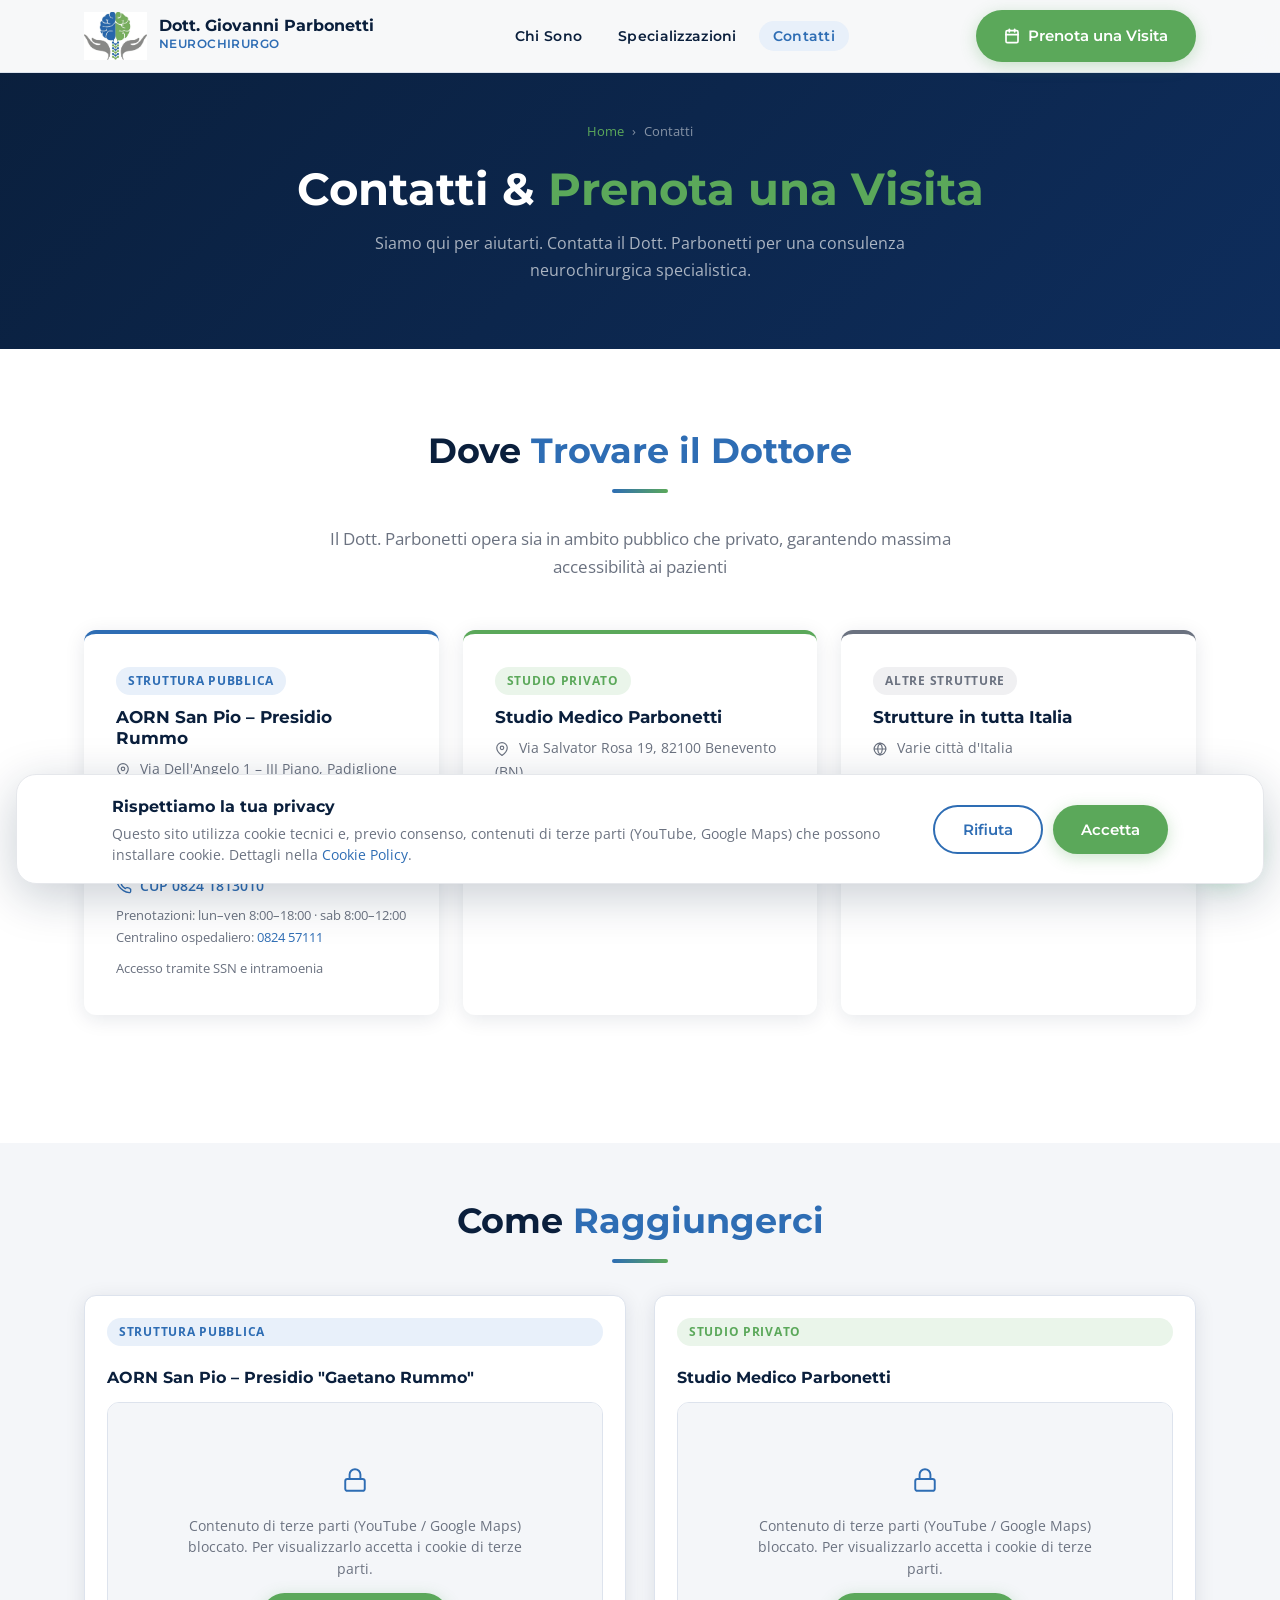
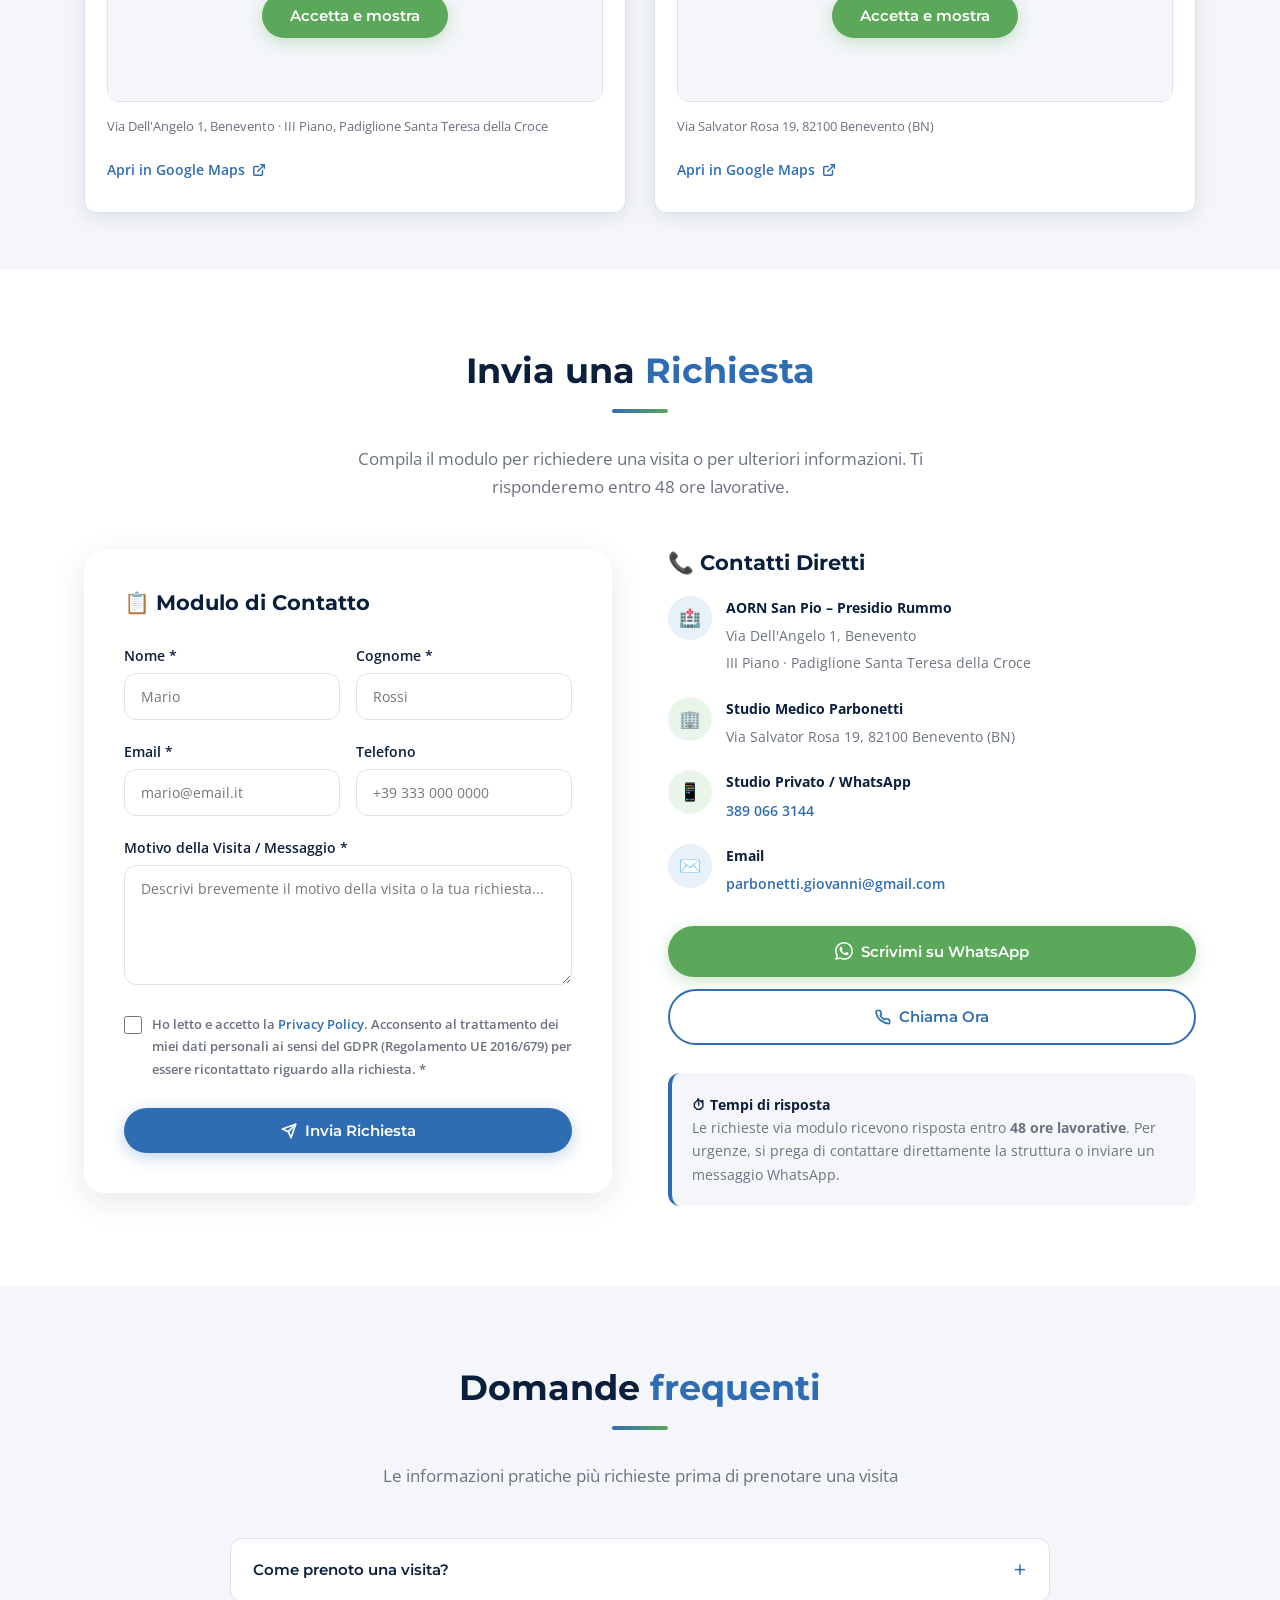
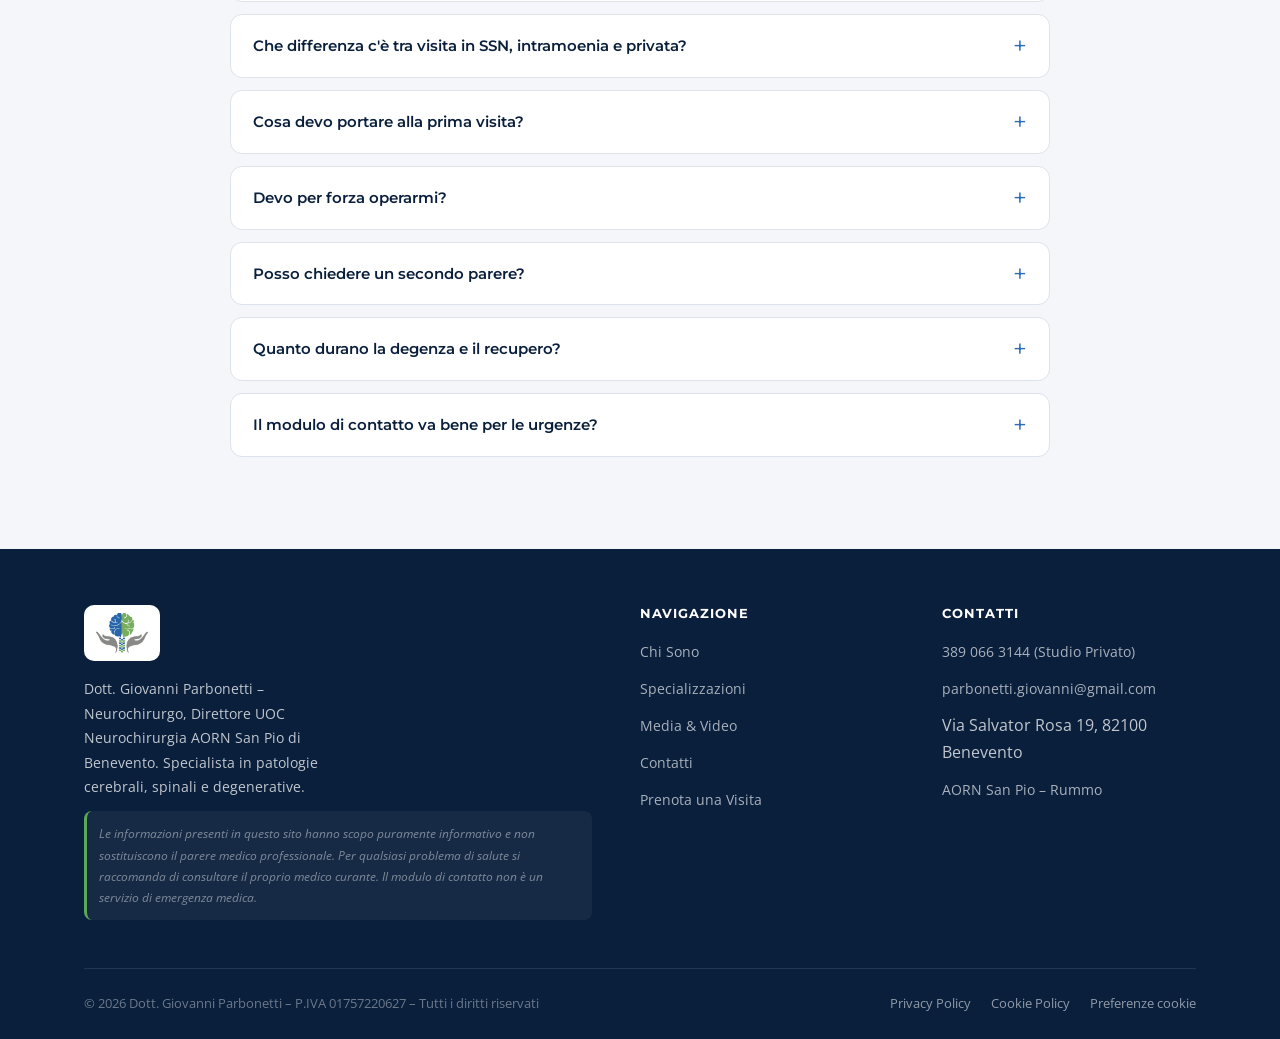
==== commit 5fdc78a2: "Remove fade-in class from multiple elements" ====
--- a/contatti.html
+++ b/contatti.html
@@ -222,7 +222,7 @@
          NON usare pb con place-ID inventati: Google restituisce un riquadro vuoto. -->
     <div class="mappe-grid">
 
-      <div class="mappa-card fade-in">
+      <div class="mappa-card">
         <span class="struttura-tipo pubblica">Struttura Pubblica</span>
         <h3>AORN San Pio – Presidio "Gaetano Rummo"</h3>
         <div class="map-wrap">
@@ -240,7 +240,7 @@
         </a>
       </div>
 
-      <div class="mappa-card fade-in">
+      <div class="mappa-card">
         <span class="struttura-tipo privata">Studio Privato</span>
         <h3>Studio Medico Parbonetti</h3>
         <div class="map-wrap">
@@ -398,7 +398,7 @@
 
     <div class="faq-list">
 
-      <details class="faq-item fade-in">
+      <details class="faq-item">
         <summary>Come prenoto una visita?</summary>
         <div class="faq-answer">
           Dipende dal regime scelto:
@@ -409,7 +409,7 @@
         </div>
       </details>
 
-      <details class="faq-item fade-in">
+      <details class="faq-item">
         <summary>Che differenza c'è tra visita in SSN, intramoenia e privata?</summary>
         <div class="faq-answer">
           <ul>
@@ -420,7 +420,7 @@
         </div>
       </details>
 
-      <details class="faq-item fade-in">
+      <details class="faq-item">
         <summary>Cosa devo portare alla prima visita?</summary>
         <div class="faq-answer">
           <ul>
@@ -433,28 +433,28 @@
         </div>
       </details>
 
-      <details class="faq-item fade-in">
+      <details class="faq-item">
         <summary>Devo per forza operarmi?</summary>
         <div class="faq-answer">
           No. Molte patologie della colonna e del sistema nervoso vengono seguite senza ricorrere alla chirurgia, almeno in una prima fase. La visita serve proprio a valutare se l'intervento sia indicato, quando e con quale tecnica — oppure se sia preferibile un percorso conservativo.
         </div>
       </details>
 
-      <details class="faq-item fade-in">
+      <details class="faq-item">
         <summary>Posso chiedere un secondo parere?</summary>
         <div class="faq-answer">
           Sì, è una richiesta legittima e frequente. È utile portare tutta la documentazione già in suo possesso e le immagini degli esami, così da poter valutare il caso senza doverli ripetere.
         </div>
       </details>
 
-      <details class="faq-item fade-in">
+      <details class="faq-item">
         <summary>Quanto durano la degenza e il recupero?</summary>
         <div class="faq-answer">
           Non esistono tempi validi per tutti: dipendono dalla patologia, dal tipo di intervento e dalle condizioni generali della persona. Vengono indicati caso per caso nel corso della visita e prima dell'eventuale intervento.
         </div>
       </details>
 
-      <details class="faq-item fade-in">
+      <details class="faq-item">
         <summary>Il modulo di contatto va bene per le urgenze?</summary>
         <div class="faq-answer">
           No. Il modulo serve per richieste non urgenti e le risposte non sono immediate. <strong>In caso di urgenza chiami il 118 o si rivolga al Pronto Soccorso più vicino.</strong>
